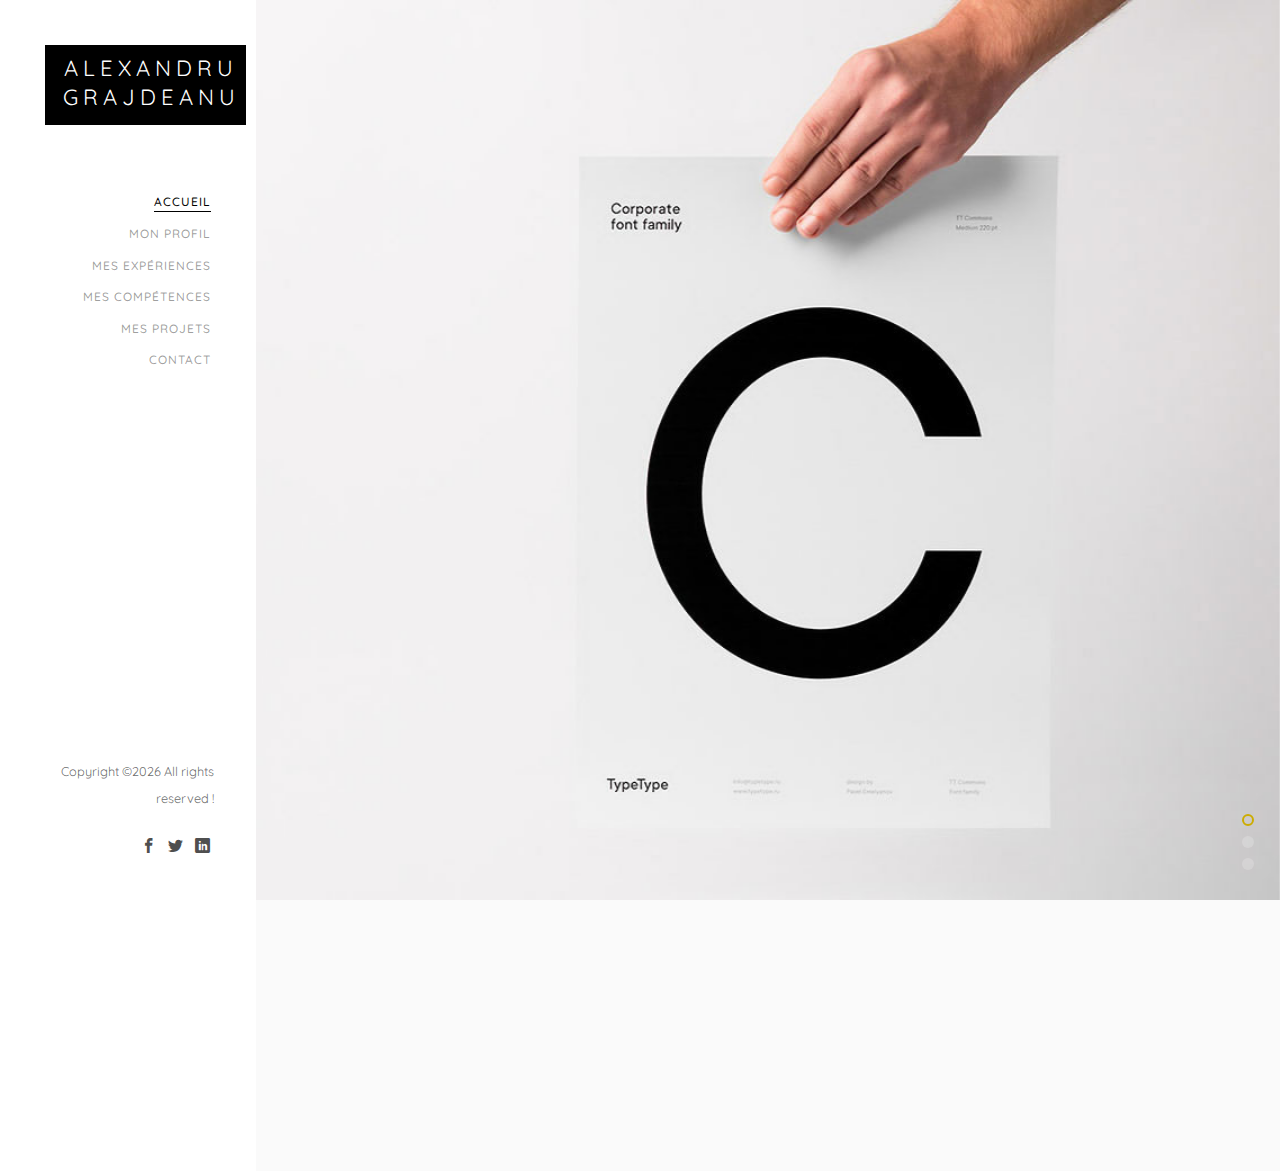
==== index.html @ bb50d405 "My first commit!" ====
<!DOCTYPE HTML>
<html>
	<head>
	<meta charset="utf-8">
	<meta http-equiv="X-UA-Compatible" content="IE=edge">
	<title>Portfolio Cesi Grajdeanu Alexandru</title>
	<meta name="viewport" content="width=device-width, initial-scale=1">
	<meta name="description" content="" />
	<meta name="keywords" content="" />
	<meta name="author" content="" />

  <!-- Facebook and Twitter integration -->
	<meta property="og:title" content=""/>
	<meta property="og:image" content=""/>
	<meta property="og:url" content=""/>
	<meta property="og:site_name" content=""/>
	<meta property="og:description" content=""/>
	<meta name="twitter:title" content="" />
	<meta name="twitter:image" content="" />
	<meta name="twitter:url" content="" />
	<meta name="twitter:card" content="" />

	<!-- Place favicon.ico and apple-touch-icon.png in the root directory -->
	<link rel="shortcut icon" href="favicon.ico">

	<link href="https://fonts.googleapis.com/css?family=Quicksand:300,400,500,700" rel="stylesheet">
	
	<!-- Animate.css -->
	<link rel="stylesheet" href="css/animate.css">
	<!-- Icomoon Icon Fonts-->
	<link rel="stylesheet" href="css/icomoon.css">
	<!-- Bootstrap  -->
	<link rel="stylesheet" href="css/bootstrap.css">
	<!-- Flexslider  -->
	<link rel="stylesheet" href="css/flexslider.css">
	<!-- Theme style  -->
	<link rel="stylesheet" href="css/style.css">

	<!-- Modernizr JS -->
	<script src="js/modernizr-2.6.2.min.js"></script>
	<!-- FOR IE9 below -->
	<!--[if lt IE 9]>
	<script src="js/respond.min.js"></script>
	<![endif]-->

	</head>
	<body>
	<div id="colorlib-page">
		<a href="#" class="js-colorlib-nav-toggle colorlib-nav-toggle"><i></i></a>
		<aside id="colorlib-aside" role="complementary" class="border js-fullheight">
			<h1 id="colorlib-logo"><a href="index.html"><span>Alexandru</span><span>Grajdeanu</span></a></h1>
			<nav id="colorlib-main-menu" role="navigation">
				<ul>
					<li class="colorlib-active"><a href="index.html">Accueil</a></li>
					<li><a href="about.html">Mon Profil</a></li>
					<li><a href="experiences.html">Mes expériences</a></li>
					<li><a href="competences.html">Mes compétences</a></li>
					<li><a href="projets.html">Mes Projets</a></li>
					<li><a href="contact.html">Contact</a></li>
				</ul>
			</nav>

			<div class="colorlib-footer">
				<p><small>Copyright &copy;<script>document.write(new Date().getFullYear());</script> All rights reserved !</span></small></p>
				<ul>
					<li><a href="https://www.facebook.com/alex.grd01"><i class="icon-facebook2"></i></a></li>
					<li><a href="https://twitter.com/alexgrd55"><i class="icon-twitter2"></i></a></li>
					<li><a href="https://www.linkedin.com/in/alexgrd/"><i class="icon-linkedin2"></i></a></li>
				</ul>
			</div>

		</aside>

		<div id="colorlib-main">
			<aside id="colorlib-hero" class="js-fullheight">
				<div class="flexslider js-fullheight">
					<ul class="slides">
				   	<li style="background-image: url(images/img_bg_1.jpg);">
				   		<div class="overlay"></div>
				   		<div class="container-fluid">
				   			<div class="row">
					   			<div class="col-md-8 col-md-offset-2 col-md-pull-2 js-fullheight slider-text">
					   				<div class="slider-text-inner">
					   					<div class="desc">
						   					<h1>MON PROFIL</h1>
						   					<h2>Gestionnaire en maintenance et support informatique</h2>
												<p><a href="about.html" class="btn btn-primary btn-learn">Decouvrir <i class="icon-arrow-right3"></i></a></p>
											</div>
					   				</div>
					   			</div>
					   		</div>
				   		</div>
				   	</li>
				   	<li style="background-image: url(images/arbre-bilan.png);">
				   		<div class="overlay"></div>
				   		<div class="container-fluid">
				   			<div class="row">
					   			<div class="col-md-8 col-md-offset-2 col-md-pull-2 js-fullheight slider-text">
					   				<div class="slider-text-inner">
					   					<div class="desc">
						   					<h1>MES COMPÉTENCES</h1>
												<h2>Mes domaines de prédilection</h2>
												<p><a href="competences.html" class="btn btn-primary btn-learn">Decouvrir <i class="icon-arrow-right3"></i></a></p>
											</div>
					   				</div>
					   			</div>
					   		</div>
				   		</div>
				   	</li>
				   	<li style="background-image: url(images/img_bg_3.jpg);">
				   		<div class="overlay"></div>
				   		<div class="container-fluid">
				   			<div class="row">
					   			<div class="col-md-8 col-md-offset-2 col-md-pull-2 js-fullheight slider-text">
					   				<div class="slider-text-inner">
					   					<div class="desc">
						   					<h1>MES PROJETS</h1>
												<h2>Différents projets et réalisations au cours de ma formation</h2>
												<p><a href="projets.html" class="btn btn-primary btn-learn">Decouvrir <i class="icon-arrow-right3"></i></a></p>
											</div>
					   				</div>
					   			</div>
					   		</div>
				   		</div>
				   	</li>
				  	</ul>
			  	</div>
			</aside>

			<div id="get-in-touch" class="colorlib-bg-color">
				<div class="colorlib-narrow-content">
					<div class="row">
						<div class="col-md-6 animate-box" data-animate-effect="fadeInLeft">
							<h2>Get in Touch!</h2>
						</div>
					</div>
					<div class="row">
						<div class="col-md-6 col-md-offset-3 col-md-pull-3 animate-box" data-animate-effect="fadeInLeft">
							<p class="colorlib-lead">N'hesitez pas à me contacter pour plus d'informations</p>
							<p><a href="contact.html" class="btn btn-primary btn-learn">Contacte-moi!</a></p>
						</div>
						
					</div>
				</div>
			</div>
		</div>
	</div>

	<!-- jQuery -->
	<script src="js/jquery.min.js"></script>
	<!-- jQuery Easing -->
	<script src="js/jquery.easing.1.3.js"></script>
	<!-- Bootstrap -->
	<script src="js/bootstrap.min.js"></script>
	<!-- Waypoints -->
	<script src="js/jquery.waypoints.min.js"></script>
	<!-- Flexslider -->
	<script src="js/jquery.flexslider-min.js"></script>
	<!-- Sticky Kit -->
	<script src="js/sticky-kit.min.js"></script>
	
	
	<!-- MAIN JS -->
	<script src="js/main.js"></script>

	</body>
</html>
---- css/icomoon.css ----
@font-face {
  font-family: 'icomoon';
  src:  url('fonts/icomoon.eot?6py85u');
  src:  url('fonts/icomoon.eot?6py85u#iefix') format('embedded-opentype'),
    url('fonts/icomoon.ttf?6py85u') format('truetype'),
    url('fonts/icomoon.woff?6py85u') format('woff'),
    url('fonts/icomoon.svg?6py85u#icomoon') format('svg');
  font-weight: normal;
  font-style: normal;
}

[class^="icon-"], [class*=" icon-"] {
  /* use !important to prevent issues with browser extensions that change fonts */
  font-family: 'icomoon' !important;
  speak: none;
  font-style: normal;
  font-weight: normal;
  font-variant: normal;
  text-transform: none;
  line-height: 1;

  /* Better Font Rendering =========== */
  -webkit-font-smoothing: antialiased;
  -moz-osx-font-smoothing: grayscale;
}

.icon-times:before {
  content: "\e930";
}
.icon-tick:before {
  content: "\e931";
}
.icon-plus:before {
  content: "\e932";
}
.icon-minus:before {
  content: "\e933";
}
.icon-equals:before {
  content: "\e934";
}
.icon-divide:before {
  content: "\e935";
}
.icon-chevron-right:before {
  content: "\e936";
}
.icon-chevron-left:before {
  content: "\e937";
}
.icon-arrow-right-thick:before {
  content: "\e938";
}
.icon-arrow-left-thick:before {
  content: "\e939";
}
.icon-th-small:before {
  content: "\e93a";
}
.icon-th-menu:before {
  content: "\e93b";
}
.icon-th-list:before {
  content: "\e93c";
}
.icon-th-large:before {
  content: "\e93d";
}
.icon-home:before {
  content: "\e93e";
}
.icon-arrow-forward:before {
  content: "\e93f";
}
.icon-arrow-back:before {
  content: "\e940";
}
.icon-rss:before {
  content: "\e941";
}
.icon-location:before {
  content: "\e942";
}
.icon-link:before {
  content: "\e943";
}
.icon-image:before {
  content: "\e944";
}
.icon-arrow-up-thick:before {
  content: "\e945";
}
.icon-arrow-down-thick:before {
  content: "\e946";
}
.icon-starburst:before {
  content: "\e947";
}
.icon-starburst-outline:before {
  content: "\e948";
}
.icon-star3:before {
  content: "\e949";
}
.icon-flow-children:before {
  content: "\e94a";
}
.icon-export:before {
  content: "\e94b";
}
.icon-delete2:before {
  content: "\e94c";
}
.icon-delete-outline:before {
  content: "\e94d";
}
.icon-cloud-storage:before {
  content: "\e94e";
}
.icon-wi-fi:before {
  content: "\e94f";
}
.icon-heart:before {
  content: "\e950";
}
.icon-flash:before {
  content: "\e951";
}
.icon-cancel:before {
  content: "\e952";
}
.icon-backspace:before {
  content: "\e953";
}
.icon-attachment:before {
  content: "\e954";
}
.icon-arrow-move:before {
  content: "\e955";
}
.icon-warning:before {
  content: "\e956";
}
.icon-user:before {
  content: "\e957";
}
.icon-radar:before {
  content: "\e958";
}
.icon-lock-open:before {
  content: "\e959";
}
.icon-lock-closed:before {
  content: "\e95a";
}
.icon-location-arrow:before {
  content: "\e95b";
}
.icon-info:before {
  content: "\e95c";
}
.icon-user-delete:before {
  content: "\e95d";
}
.icon-user-add:before {
  content: "\e95e";
}
.icon-media-pause:before {
  content: "\e95f";
}
.icon-group:before {
  content: "\e960";
}
.icon-chart-pie:before {
  content: "\e961";
}
.icon-chart-line:before {
  content: "\e962";
}
.icon-chart-bar:before {
  content: "\e963";
}
.icon-chart-area:before {
  content: "\e964";
}
.icon-video:before {
  content: "\e965";
}
.icon-point-of-interest:before {
  content: "\e966";
}
.icon-infinity:before {
  content: "\e967";
}
.icon-globe:before {
  content: "\e968";
}
.icon-eye:before {
  content: "\e969";
}
.icon-cog:before {
  content: "\e96a";
}
.icon-camera:before {
  content: "\e96b";
}
.icon-upload:before {
  content: "\e96c";
}
.icon-scissors:before {
  content: "\e96d";
}
.icon-refresh:before {
  content: "\e96e";
}
.icon-pin:before {
  content: "\e96f";
}
.icon-key:before {
  content: "\e970";
}
.icon-info-large:before {
  content: "\e971";
}
.icon-eject:before {
  content: "\e972";
}
.icon-download:before {
  content: "\e973";
}
.icon-zoom:before {
  content: "\e974";
}
.icon-zoom-out:before {
  content: "\e975";
}
.icon-zoom-in:before {
  content: "\e976";
}
.icon-sort-numerically:before {
  content: "\e977";
}
.icon-sort-alphabetically:before {
  content: "\e978";
}
.icon-input-checked:before {
  content: "\e979";
}
.icon-calender:before {
  content: "\e97a";
}
.icon-world2:before {
  content: "\e97b";
}
.icon-notes:before {
  content: "\e97c";
}
.icon-code:before {
  content: "\e97d";
}
.icon-arrow-sync:before {
  content: "\e97e";
}
.icon-arrow-shuffle:before {
  content: "\e97f";
}
.icon-arrow-repeat:before {
  content: "\e980";
}
.icon-arrow-minimise:before {
  content: "\e981";
}
.icon-arrow-maximise:before {
  content: "\e982";
}
.icon-arrow-loop:before {
  content: "\e983";
}
.icon-anchor:before {
  content: "\e984";
}
.icon-spanner:before {
  content: "\e985";
}
.icon-puzzle:before {
  content: "\e986";
}
.icon-power:before {
  content: "\e987";
}
.icon-plane:before {
  content: "\e988";
}
.icon-pi:before {
  content: "\e989";
}
.icon-phone:before {
  content: "\e98a";
}
.icon-microphone2:before {
  content: "\e98b";
}
.icon-media-rewind:before {
  content: "\e98c";
}
.icon-flag:before {
  content: "\e98d";
}
.icon-adjust-brightness:before {
  content: "\e98e";
}
.icon-waves:before {
  content: "\e98f";
}
.icon-social-twitter:before {
  content: "\e990";
}
.icon-social-facebook:before {
  content: "\e991";
}
.icon-social-dribbble:before {
  content: "\e992";
}
.icon-media-stop:before {
  content: "\e993";
}
.icon-media-record:before {
  content: "\e994";
}
.icon-media-play:before {
  content: "\e995";
}
.icon-media-fast-forward:before {
  content: "\e996";
}
.icon-media-eject:before {
  content: "\e997";
}
.icon-social-vimeo:before {
  content: "\e998";
}
.icon-social-tumbler:before {
  content: "\e999";
}
.icon-social-skype:before {
  content: "\e99a";
}
.icon-social-pinterest:before {
  content: "\e99b";
}
.icon-social-linkedin:before {
  content: "\e99c";
}
.icon-social-last-fm:before {
  content: "\e99d";
}
.icon-social-github:before {
  content: "\e99e";
}
.icon-social-flickr:before {
  content: "\e99f";
}
.icon-at:before {
  content: "\e9a0";
}
.icon-times-outline:before {
  content: "\e9a1";
}
.icon-plus-outline:before {
  content: "\e9a2";
}
.icon-minus-outline:before {
  content: "\e9a3";
}
.icon-tick-outline:before {
  content: "\e9a4";
}
.icon-th-large-outline:before {
  content: "\e9a5";
}
.icon-equals-outline:before {
  content: "\e9a6";
}
.icon-divide-outline:before {
  content: "\e9a7";
}
.icon-chevron-right-outline:before {
  content: "\e9a8";
}
.icon-chevron-left-outline:before {
  content: "\e9a9";
}
.icon-arrow-right-outline:before {
  content: "\e9aa";
}
.icon-arrow-left-outline:before {
  content: "\e9ab";
}
.icon-th-small-outline:before {
  content: "\e9ac";
}
.icon-th-menu-outline:before {
  content: "\e9ad";
}
.icon-th-list-outline:before {
  content: "\e9ae";
}
.icon-news2:before {
  content: "\e9b1";
}
.icon-home-outline:before {
  content: "\e9b2";
}
.icon-arrow-up-outline:before {
  content: "\e9b3";
}
.icon-arrow-forward-outline:before {
  content: "\e9b4";
}
.icon-arrow-down-outline:before {
  content: "\e9b5";
}
.icon-arrow-back-outline:before {
  content: "\e9b6";
}
.icon-trash3:before {
  content: "\e9b7";
}
.icon-rss-outline:before {
  content: "\e9b8";
}
.icon-message:before {
  content: "\e9b9";
}
.icon-location-outline:before {
  content: "\e9ba";
}
.icon-link-outline:before {
  content: "\e9bb";
}
.icon-image-outline:before {
  content: "\e9bc";
}
.icon-export-outline:before {
  content: "\e9bd";
}
.icon-cross:before {
  content: "\e9be";
}
.icon-wi-fi-outline:before {
  content: "\e9bf";
}
.icon-star-outline:before {
  content: "\e9c0";
}
.icon-media-pause-outline:before {
  content: "\e9c1";
}
.icon-mail:before {
  content: "\e9c2";
}
.icon-heart-outline:before {
  content: "\e9c3";
}
.icon-flash-outline:before {
  content: "\e9c4";
}
.icon-cancel-outline:before {
  content: "\e9c5";
}
.icon-beaker:before {
  content: "\e9c6";
}
.icon-arrow-move-outline:before {
  content: "\e9c7";
}
.icon-watch2:before {
  content: "\e9c8";
}
.icon-warning-outline:before {
  content: "\e9c9";
}
.icon-time:before {
  content: "\e9ca";
}
.icon-radar-outline:before {
  content: "\e9cb";
}
.icon-lock-open-outline:before {
  content: "\e9cc";
}
.icon-location-arrow-outline:before {
  content: "\e9cd";
}
.icon-info-outline:before {
  content: "\e9ce";
}
.icon-backspace-outline:before {
  content: "\e9cf";
}
.icon-attachment-outline:before {
  content: "\e9d0";
}
.icon-user-outline:before {
  content: "\e9d1";
}
.icon-user-delete-outline:before {
  content: "\e9d2";
}
.icon-user-add-outline:before {
  content: "\e9d3";
}
.icon-lock-closed-outline:before {
  content: "\e9d4";
}
.icon-group-outline:before {
  content: "\e9d5";
}
.icon-chart-pie-outline:before {
  content: "\e9d6";
}
.icon-chart-line-outline:before {
  content: "\e9d7";
}
.icon-chart-bar-outline:before {
  content: "\e9d8";
}
.icon-chart-area-outline:before {
  content: "\e9d9";
}
.icon-video-outline:before {
  content: "\e9da";
}
.icon-point-of-interest-outline:before {
  content: "\e9db";
}
.icon-map:before {
  content: "\e9dc";
}
.icon-key-outline:before {
  content: "\e9dd";
}
.icon-infinity-outline:before {
  content: "\e9de";
}
.icon-globe-outline:before {
  content: "\e9df";
}
.icon-eye-outline:before {
  content: "\e9e0";
}
.icon-cog-outline:before {
  content: "\e9e1";
}
.icon-camera-outline:before {
  content: "\e9e2";
}
.icon-upload-outline:before {
  content: "\e9e3";
}
.icon-support:before {
  content: "\e9e4";
}
.icon-scissors-outline:before {
  content: "\e9e5";
}
.icon-refresh-outline:before {
  content: "\e9e6";
}
.icon-info-large-outline:before {
  content: "\e9e7";
}
.icon-eject-outline:before {
  content: "\e9e8";
}
.icon-download-outline:before {
  content: "\e9e9";
}
.icon-battery-mid:before {
  content: "\e9ea";
}
.icon-battery-low:before {
  content: "\e9eb";
}
.icon-battery-high:before {
  content: "\e9ec";
}
.icon-zoom-outline:before {
  content: "\e9ed";
}
.icon-zoom-out-outline:before {
  content: "\e9ee";
}
.icon-zoom-in-outline:before {
  content: "\e9ef";
}
.icon-tag3:before {
  content: "\e9f0";
}
.icon-tabs-outline:before {
  content: "\e9f1";
}
.icon-pin-outline:before {
  content: "\e9f2";
}
.icon-message-typing:before {
  content: "\e9f3";
}
.icon-directions:before {
  content: "\e9f4";
}
.icon-battery-full:before {
  content: "\e9f5";
}
.icon-battery-charge:before {
  content: "\e9f6";
}
.icon-pipette:before {
  content: "\e9f7";
}
.icon-pencil:before {
  content: "\e9f8";
}
.icon-folder:before {
  content: "\e9f9";
}
.icon-folder-delete:before {
  content: "\e9fa";
}
.icon-folder-add:before {
  content: "\e9fb";
}
.icon-edit:before {
  content: "\e9fc";
}
.icon-document:before {
  content: "\e9fd";
}
.icon-document-delete:before {
  content: "\e9fe";
}
.icon-document-add:before {
  content: "\e9ff";
}
.icon-brush:before {
  content: "\ea00";
}
.icon-thumbs-up:before {
  content: "\ea01";
}
.icon-thumbs-down:before {
  content: "\ea02";
}
.icon-pen:before {
  content: "\ea03";
}
.icon-sort-numerically-outline:before {
  content: "\ea04";
}
.icon-sort-alphabetically-outline:before {
  content: "\ea05";
}
.icon-social-last-fm-circular:before {
  content: "\ea06";
}
.icon-social-github-circular:before {
  content: "\ea07";
}
.icon-compass:before {
  content: "\ea08";
}
.icon-bookmark:before {
  content: "\ea09";
}
.icon-input-checked-outline:before {
  content: "\ea0a";
}
.icon-code-outline:before {
  content: "\ea0b";
}
.icon-calender-outline:before {
  content: "\ea0c";
}
.icon-business-card:before {
  content: "\ea0d";
}
.icon-arrow-up:before {
  content: "\ea0e";
}
.icon-arrow-sync-outline:before {
  content: "\ea0f";
}
.icon-arrow-right:before {
  content: "\ea10";
}
.icon-arrow-repeat-outline:before {
  content: "\ea11";
}
.icon-arrow-loop-outline:before {
  content: "\ea12";
}
.icon-arrow-left:before {
  content: "\ea13";
}
.icon-flow-switch:before {
  content: "\ea14";
}
.icon-flow-parallel:before {
  content: "\ea15";
}
.icon-flow-merge:before {
  content: "\ea16";
}
.icon-document-text:before {
  content: "\ea17";
}
.icon-clipboard:before {
  content: "\ea18";
}
.icon-calculator:before {
  content: "\ea19";
}
.icon-arrow-minimise-outline:before {
  content: "\ea1a";
}
.icon-arrow-maximise-outline:before {
  content: "\ea1b";
}
.icon-arrow-down:before {
  content: "\ea1c";
}
.icon-gift:before {
  content: "\ea1d";
}
.icon-film:before {
  content: "\ea1e";
}
.icon-database:before {
  content: "\ea1f";
}
.icon-bell:before {
  content: "\ea20";
}
.icon-anchor-outline:before {
  content: "\ea21";
}
.icon-adjust-contrast:before {
  content: "\ea22";
}
.icon-world-outline:before {
  content: "\ea23";
}
.icon-shopping-bag:before {
  content: "\ea24";
}
.icon-power-outline:before {
  content: "\ea25";
}
.icon-notes-outline:before {
  content: "\ea26";
}
.icon-device-tablet:before {
  content: "\ea27";
}
.icon-device-phone:before {
  content: "\ea28";
}
.icon-device-laptop:before {
  content: "\ea29";
}
.icon-device-desktop:before {
  content: "\ea2a";
}
.icon-briefcase:before {
  content: "\ea2b";
}
.icon-stopwatch:before {
  content: "\ea2c";
}
.icon-spanner-outline:before {
  content: "\ea2d";
}
.icon-puzzle-outline:before {
  content: "\ea2e";
}
.icon-printer:before {
  content: "\ea2f";
}
.icon-pi-outline:before {
  content: "\ea30";
}
.icon-lightbulb:before {
  content: "\ea31";
}
.icon-flag-outline:before {
  content: "\ea32";
}
.icon-contacts:before {
  content: "\ea33";
}
.icon-archive2:before {
  content: "\ea34";
}
.icon-weather-stormy:before {
  content: "\ea35";
}
.icon-weather-shower:before {
  content: "\ea36";
}
.icon-weather-partly-sunny:before {
  content: "\ea37";
}
.icon-weather-downpour:before {
  content: "\ea38";
}
.icon-weather-cloudy:before {
  content: "\ea39";
}
.icon-plane-outline:before {
  content: "\ea3a";
}
.icon-phone-outline:before {
  content: "\ea3b";
}
.icon-microphone-outline:before {
  content: "\ea3c";
}
.icon-weather-windy:before {
  content: "\ea3d";
}
.icon-weather-windy-cloudy:before {
  content: "\ea3e";
}
.icon-weather-sunny:before {
  content: "\ea3f";
}
.icon-weather-snow:before {
  content: "\ea40";
}
.icon-weather-night:before {
  content: "\ea41";
}
.icon-media-stop-outline:before {
  content: "\ea42";
}
.icon-media-rewind-outline:before {
  content: "\ea43";
}
.icon-media-record-outline:before {
  content: "\ea44";
}
.icon-media-play-outline:before {
  content: "\ea45";
}
.icon-media-fast-forward-outline:before {
  content: "\ea46";
}
.icon-media-eject-outline:before {
  content: "\ea47";
}
.icon-wine:before {
  content: "\ea48";
}
.icon-waves-outline:before {
  content: "\ea49";
}
.icon-ticket:before {
  content: "\ea4a";
}
.icon-tags:before {
  content: "\ea4b";
}
.icon-plug:before {
  content: "\ea4c";
}
.icon-headphones:before {
  content: "\ea4d";
}
.icon-credit-card:before {
  content: "\ea4e";
}
.icon-coffee:before {
  content: "\ea4f";
}
.icon-book:before {
  content: "\ea50";
}
.icon-beer:before {
  content: "\ea51";
}
.icon-volume2:before {
  content: "\ea52";
}
.icon-volume-up:before {
  content: "\ea53";
}
.icon-volume-mute:before {
  content: "\ea54";
}
.icon-volume-down:before {
  content: "\ea55";
}
.icon-social-vimeo-circular:before {
  content: "\ea56";
}
.icon-social-twitter-circular:before {
  content: "\ea57";
}
.icon-social-pinterest-circular:before {
  content: "\ea58";
}
.icon-social-linkedin-circular:before {
  content: "\ea59";
}
.icon-social-facebook-circular:before {
  content: "\ea5a";
}
.icon-social-dribbble-circular:before {
  content: "\ea5b";
}
.icon-tree:before {
  content: "\ea5c";
}
.icon-thermometer2:before {
  content: "\ea5d";
}
.icon-social-tumbler-circular:before {
  content: "\ea5e";
}
.icon-social-skype-outline:before {
  content: "\ea5f";
}
.icon-social-flickr-circular:before {
  content: "\ea60";
}
.icon-social-at-circular:before {
  content: "\ea61";
}
.icon-shopping-cart:before {
  content: "\ea62";
}
.icon-messages:before {
  content: "\ea63";
}
.icon-leaf:before {
  content: "\ea64";
}
.icon-feather:before {
  content: "\ea65";
}
.icon-eye2:before {
  content: "\e064";
}
.icon-paper-clip:before {
  content: "\e065";
}
.icon-mail5:before {
  content: "\e066";
}
.icon-toggle:before {
  content: "\e067";
}
.icon-layout:before {
  content: "\e068";
}
.icon-link2:before {
  content: "\e069";
}
.icon-bell2:before {
  content: "\e06a";
}
.icon-lock3:before {
  content: "\e06b";
}
.icon-unlock:before {
  content: "\e06c";
}
.icon-ribbon2:before {
  content: "\e06d";
}
.icon-image2:before {
  content: "\e06e";
}
.icon-signal:before {
  content: "\e06f";
}
.icon-target3:before {
  content: "\e070";
}
.icon-clipboard3:before {
  content: "\e071";
}
.icon-clock3:before {
  content: "\e072";
}
.icon-watch:before {
  content: "\e073";
}
.icon-air-play:before {
  content: "\e074";
}
.icon-camera3:before {
  content: "\e075";
}
.icon-video2:before {
  content: "\e076";
}
.icon-disc:before {
  content: "\e077";
}
.icon-printer3:before {
  content: "\e078";
}
.icon-monitor:before {
  content: "\e079";
}
.icon-server:before {
  content: "\e07a";
}
.icon-cog2:before {
  content: "\e07b";
}
.icon-heart3:before {
  content: "\e07c";
}
.icon-paragraph:before {
  content: "\e07d";
}
.icon-align-justify:before {
  content: "\e07e";
}
.icon-align-left:before {
  content: "\e07f";
}
.icon-align-center:before {
  content: "\e080";
}
.icon-align-right:before {
  content: "\e081";
}
.icon-book2:before {
  content: "\e082";
}
.icon-layers2:before {
  content: "\e083";
}
.icon-stack2:before {
  content: "\e084";
}
.icon-stack-2:before {
  content: "\e085";
}
.icon-paper:before {
  content: "\e086";
}
.icon-paper-stack:before {
  content: "\e087";
}
.icon-search3:before {
  content: "\e088";
}
.icon-zoom-in2:before {
  content: "\e089";
}
.icon-zoom-out2:before {
  content: "\e08a";
}
.icon-reply2:before {
  content: "\e08b";
}
.icon-circle-plus:before {
  content: "\e08c";
}
.icon-circle-minus:before {
  content: "\e08d";
}
.icon-circle-check:before {
  content: "\e08e";
}
.icon-circle-cross:before {
  content: "\e08f";
}
.icon-square-plus:before {
  content: "\e090";
}
.icon-square-minus:before {
  content: "\e091";
}
.icon-square-check:before {
  content: "\e092";
}
.icon-square-cross:before {
  content: "\e093";
}
.icon-microphone:before {
  content: "\e094";
}
.icon-record:before {
  content: "\e095";
}
.icon-skip-back:before {
  content: "\e096";
}
.icon-rewind:before {
  content: "\e097";
}
.icon-play4:before {
  content: "\e098";
}
.icon-pause3:before {
  content: "\e099";
}
.icon-stop3:before {
  content: "\e09a";
}
.icon-fast-forward:before {
  content: "\e09b";
}
.icon-skip-forward:before {
  content: "\e09c";
}
.icon-shuffle2:before {
  content: "\e09d";
}
.icon-repeat:before {
  content: "\e09e";
}
.icon-folder2:before {
  content: "\e09f";
}
.icon-umbrella:before {
  content: "\e0a0";
}
.icon-moon:before {
  content: "\e0a1";
}
.icon-thermometer:before {
  content: "\e0a2";
}
.icon-drop:before {
  content: "\e0a3";
}
.icon-sun2:before {
  content: "\e0a4";
}
.icon-cloud3:before {
  content: "\e0a5";
}
.icon-cloud-upload2:before {
  content: "\e0a6";
}
.icon-cloud-download2:before {
  content: "\e0a7";
}
.icon-upload4:before {
  content: "\e0a8";
}
.icon-download4:before {
  content: "\e0a9";
}
.icon-location3:before {
  content: "\e0aa";
}
.icon-location-2:before {
  content: "\e0ab";
}
.icon-map3:before {
  content: "\e0ac";
}
.icon-battery:before {
  content: "\e0ad";
}
.icon-head:before {
  content: "\e0ae";
}
.icon-briefcase3:before {
  content: "\e0af";
}
.icon-speech-bubble:before {
  content: "\e0b0";
}
.icon-anchor2:before {
  content: "\e0b1";
}
.icon-globe2:before {
  content: "\e0b2";
}
.icon-box:before {
  content: "\e0b3";
}
.icon-reload:before {
  content: "\e0b4";
}
.icon-share3:before {
  content: "\e0b5";
}
.icon-marquee:before {
  content: "\e0b6";
}
.icon-marquee-plus:before {
  content: "\e0b7";
}
.icon-marquee-minus:before {
  content: "\e0b8";
}
.icon-tag:before {
  content: "\e0b9";
}
.icon-power2:before {
  content: "\e0ba";
}
.icon-command2:before {
  content: "\e0bb";
}
.icon-alt:before {
  content: "\e0bc";
}
.icon-esc:before {
  content: "\e0bd";
}
.icon-bar-graph:before {
  content: "\e0be";
}
.icon-bar-graph-2:before {
  content: "\e0bf";
}
.icon-pie-graph:before {
  content: "\e0c0";
}
.icon-star:before {
  content: "\e0c1";
}
.icon-arrow-left3:before {
  content: "\e0c2";
}
.icon-arrow-right3:before {
  content: "\e0c3";
}
.icon-arrow-up3:before {
  content: "\e0c4";
}
.icon-arrow-down3:before {
  content: "\e0c5";
}
.icon-volume:before {
  content: "\e0c6";
}
.icon-mute:before {
  content: "\e0c7";
}
.icon-content-right:before {
  content: "\e100";
}
.icon-content-left:before {
  content: "\e101";
}
.icon-grid2:before {
  content: "\e102";
}
.icon-grid-2:before {
  content: "\e103";
}
.icon-columns:before {
  content: "\e104";
}
.icon-loader:before {
  content: "\e105";
}
.icon-bag:before {
  content: "\e106";
}
.icon-ban:before {
  content: "\e107";
}
.icon-flag3:before {
  content: "\e108";
}
.icon-trash:before {
  content: "\e109";
}
.icon-expand2:before {
  content: "\e110";
}
.icon-contract:before {
  content: "\e111";
}
.icon-maximize:before {
  content: "\e112";
}
.icon-minimize:before {
  content: "\e113";
}
.icon-plus2:before {
  content: "\e114";
}
.icon-minus2:before {
  content: "\e115";
}
.icon-check:before {
  content: "\e116";
}
.icon-cross2:before {
  content: "\e117";
}
.icon-move:before {
  content: "\e118";
}
.icon-delete:before {
  content: "\e119";
}
.icon-menu5:before {
  content: "\e120";
}
.icon-archive:before {
  content: "\e121";
}
.icon-inbox:before {
  content: "\e122";
}
.icon-outbox:before {
  content: "\e123";
}
.icon-file:before {
  content: "\e124";
}
.icon-file-add:before {
  content: "\e125";
}
.icon-file-subtract:before {
  content: "\e126";
}
.icon-help:before {
  content: "\e127";
}
.icon-open:before {
  content: "\e128";
}
.icon-ellipsis:before {
  content: "\e129";
}
.icon-heart4:before {
  content: "\e900";
}
.icon-cloud4:before {
  content: "\e901";
}
.icon-star2:before {
  content: "\e902";
}
.icon-tv2:before {
  content: "\e903";
}
.icon-sound:before {
  content: "\e904";
}
.icon-video3:before {
  content: "\e905";
}
.icon-trash2:before {
  content: "\e906";
}
.icon-user2:before {
  content: "\e907";
}
.icon-key3:before {
  content: "\e908";
}
.icon-search4:before {
  content: "\e909";
}
.icon-settings:before {
  content: "\e90a";
}
.icon-camera4:before {
  content: "\e90b";
}
.icon-tag2:before {
  content: "\e90c";
}
.icon-lock4:before {
  content: "\e90d";
}
.icon-bulb:before {
  content: "\e90e";
}
.icon-pen2:before {
  content: "\e90f";
}
.icon-diamond:before {
  content: "\e910";
}
.icon-display2:before {
  content: "\e911";
}
.icon-location4:before {
  content: "\e912";
}
.icon-eye3:before {
  content: "\e913";
}
.icon-bubble3:before {
  content: "\e914";
}
.icon-stack3:before {
  content: "\e915";
}
.icon-cup:before {
  content: "\e916";
}
.icon-phone3:before {
  content: "\e917";
}
.icon-news:before {
  content: "\e918";
}
.icon-mail6:before {
  content: "\e919";
}
.icon-like:before {
  content: "\e91a";
}
.icon-photo:before {
  content: "\e91b";
}
.icon-note:before {
  content: "\e91c";
}
.icon-clock4:before {
  content: "\e91d";
}
.icon-paperplane:before {
  content: "\e91e";
}
.icon-params:before {
  content: "\e91f";
}
.icon-banknote:before {
  content: "\e920";
}
.icon-data:before {
  content: "\e921";
}
.icon-music2:before {
  content: "\e922";
}
.icon-megaphone2:before {
  content: "\e923";
}
.icon-study:before {
  content: "\e924";
}
.icon-lab2:before {
  content: "\e925";
}
.icon-food:before {
  content: "\e926";
}
.icon-t-shirt:before {
  content: "\e927";
}
.icon-fire2:before {
  content: "\e928";
}
.icon-clip:before {
  content: "\e929";
}
.icon-shop:before {
  content: "\e92a";
}
.icon-calendar3:before {
  content: "\e92b";
}
.icon-wallet2:before {
  content: "\e92c";
}
.icon-vynil:before {
  content: "\e92d";
}
.icon-truck2:before {
  content: "\e92e";
}
.icon-world:before {
  content: "\e92f";
}
.icon-spinner6:before {
  content: "\e9af";
}
.icon-spinner7:before {
  content: "\e9b0";
}
.icon-amazon:before {
  content: "\eab7";
}
.icon-google:before {
  content: "\eab8";
}
.icon-google2:before {
  content: "\eab9";
}
.icon-google3:before {
  content: "\eaba";
}
.icon-google-plus:before {
  content: "\eabb";
}
.icon-google-plus2:before {
  content: "\eabc";
}
.icon-google-plus3:before {
  content: "\eabd";
}
.icon-hangouts:before {
  content: "\eabe";
}
.icon-google-drive:before {
  content: "\eabf";
}
.icon-facebook2:before {
  content: "\eac0";
}
.icon-facebook22:before {
  content: "\eac1";
}
.icon-instagram:before {
  content: "\eac2";
}
.icon-whatsapp:before {
  content: "\eac3";
}
.icon-spotify:before {
  content: "\eac4";
}
.icon-telegram:before {
  content: "\eac5";
}
.icon-twitter2:before {
  content: "\eac6";
}
.icon-vine:before {
  content: "\eac7";
}
.icon-vk:before {
  content: "\eac8";
}
.icon-renren:before {
  content: "\eac9";
}
.icon-sina-weibo:before {
  content: "\eaca";
}
.icon-rss2:before {
  content: "\eacb";
}
.icon-rss22:before {
  content: "\eacc";
}
.icon-youtube:before {
  content: "\eacd";
}
.icon-youtube2:before {
  content: "\eace";
}
.icon-twitch:before {
  content: "\eacf";
}
.icon-vimeo:before {
  content: "\ead0";
}
.icon-vimeo2:before {
  content: "\ead1";
}
.icon-lanyrd:before {
  content: "\ead2";
}
.icon-flickr:before {
  content: "\ead3";
}
.icon-flickr2:before {
  content: "\ead4";
}
.icon-flickr3:before {
  content: "\ead5";
}
.icon-flickr4:before {
  content: "\ead6";
}
.icon-dribbble2:before {
  content: "\ead7";
}
.icon-behance:before {
  content: "\ead8";
}
.icon-behance2:before {
  content: "\ead9";
}
.icon-deviantart:before {
  content: "\eada";
}
.icon-500px:before {
  content: "\eadb";
}
.icon-steam:before {
  content: "\eadc";
}
.icon-steam2:before {
  content: "\eadd";
}
.icon-dropbox:before {
  content: "\eade";
}
.icon-onedrive:before {
  content: "\eadf";
}
.icon-github:before {
  content: "\eae0";
}
.icon-npm:before {
  content: "\eae1";
}
.icon-basecamp:before {
  content: "\eae2";
}
.icon-trello:before {
  content: "\eae3";
}
.icon-wordpress:before {
  content: "\eae4";
}
.icon-joomla:before {
  content: "\eae5";
}
.icon-ello:before {
  content: "\eae6";
}
.icon-blogger:before {
  content: "\eae7";
}
.icon-blogger2:before {
  content: "\eae8";
}
.icon-tumblr2:before {
  content: "\eae9";
}
.icon-tumblr22:before {
  content: "\eaea";
}
.icon-yahoo:before {
  content: "\eaeb";
}
.icon-yahoo2:before {
  content: "\eaec";
}
.icon-tux:before {
  content: "\eaed";
}
.icon-appleinc:before {
  content: "\eaee";
}
.icon-finder:before {
  content: "\eaef";
}
.icon-android:before {
  content: "\eaf0";
}
.icon-windows:before {
  content: "\eaf1";
}
.icon-windows8:before {
  content: "\eaf2";
}
.icon-soundcloud:before {
  content: "\eaf3";
}
.icon-soundcloud2:before {
  content: "\eaf4";
}
.icon-skype:before {
  content: "\eaf5";
}
.icon-reddit:before {
  content: "\eaf6";
}
.icon-hackernews:before {
  content: "\eaf7";
}
.icon-wikipedia:before {
  content: "\eaf8";
}
.icon-linkedin2:before {
  content: "\eaf9";
}
.icon-linkedin22:before {
  content: "\eafa";
}
.icon-lastfm:before {
  content: "\eafb";
}
.icon-lastfm2:before {
  content: "\eafc";
}
.icon-delicious:before {
  content: "\eafd";
}
.icon-stumbleupon:before {
  content: "\eafe";
}
.icon-stumbleupon2:before {
  content: "\eaff";
}
.icon-stackoverflow:before {
  content: "\eb00";
}
.icon-pinterest:before {
  content: "\eb01";
}
.icon-pinterest2:before {
  content: "\eb02";
}
.icon-xing:before {
  content: "\eb03";
}
.icon-xing2:before {
  content: "\eb04";
}
.icon-flattr:before {
  content: "\eb05";
}
.icon-foursquare:before {
  content: "\eb06";
}
.icon-yelp:before {
  content: "\eb07";
}
.icon-paypal:before {
  content: "\eb08";
}
.icon-chrome:before {
  content: "\eb09";
}
.icon-firefox:before {
  content: "\eb0a";
}
.icon-IE:before {
  content: "\eb0b";
}
.icon-edge:before {
  content: "\eb0c";
}
.icon-safari:before {
  content: "\eb0d";
}
.icon-opera:before {
  content: "\eb0e";
}
.icon-file-pdf:before {
  content: "\eb0f";
}
.icon-file-openoffice:before {
  content: "\eb10";
}
.icon-file-word:before {
  content: "\eb11";
}
.icon-file-excel:before {
  content: "\eb12";
}
.icon-libreoffice:before {
  content: "\eb13";
}
.icon-html-five:before {
  content: "\eb14";
}
.icon-html-five2:before {
  content: "\eb15";
}
.icon-css3:before {
  content: "\eb16";
}
.icon-git:before {
  content: "\eb17";
}
.icon-codepen:before {
  content: "\eb18";
}
.icon-svg:before {
  content: "\eb19";
}
.icon-IcoMoon:before {
  content: "\eb1a";
}
---- css/style.css ----
@import url("https://www.google.com/fonts#UsePlace:use/Collection:Open+Sans+Condensed:300");
@font-face {
  font-family: "icomoon";
  src: url("../fonts/icomoon/icomoon.eot?srf3rx");
  src: url("../fonts/icomoon/icomoon.eot?srf3rx#iefix")
      format("embedded-opentype"),
    url("../fonts/icomoon/icomoon.ttf?srf3rx") format("truetype"),
    url("../fonts/icomoon/icomoon.woff?srf3rx") format("woff"),
    url("../fonts/icomoon/icomoon.svg?srf3rx#icomoon") format("svg");
  font-weight: normal;
  font-style: normal;
}

/* =======================================================
*
* 	Template Style 
*	Edit this section
*
* ======================================================= */
body {
  font-family: "Quicksand", Arial, sans-serif;
  font-weight: 400;
  font-size: 15px;
  line-height: 1.8;
  color: rgba(0, 0, 0, 0.7);
}
@media screen and (max-width: 992px) {
  body {
    font-size: 16px;
  }
}

a {
  color: #000000;
  -webkit-transition: 0.3s;
  -o-transition: 0.3s;
  transition: 0.3s;
}
a:hover,
a:active,
a:focus {
  color: #ccac00;
  outline: none;
  text-decoration: none !important;
}

p {
  margin-bottom: 1.5em;
}

h1,
h2,
h3,
h4,
h5,
h6 {
  color: #000;
  font-family: "Quicksand", Arial, sans-serif;
  font-weight: 400;
  margin: 0 0 30px 0;
}

figure {
  margin-bottom: 2.5em;
  float: left;
  width: 100%;
}
figure figcaption {
  font-size: 16px;
  width: 80%;
  margin: 20px auto 0px auto;
  color: #b3b3b3;
  font-style: italic;
  font-family: "Quicksand", Arial, sans-serif;
}
@media screen and (max-width: 480px) {
  figure figcaption {
    width: 100%;
  }
}

::-webkit-selection {
  color: #fff;
  background: #ccac00;
}

::-moz-selection {
  color: #fff;
  background: #ccac00;
}

::selection {
  color: #fff;
  background: #ccac00;
}

#colorlib-page {
  width: 100%;
  overflow: hidden;
  position: relative;
}

#colorlib-aside {
  padding-top: 3em;
  padding-bottom: 40px;
  padding-left: 3em;
  padding-right: 3em;
  width: 20%;
  position: fixed;
  bottom: 0;
  top: 0;
  left: 0;
  overflow-y: scroll;
  z-index: 1001;
  background: #fff;
  -webkit-transition: 0.5s;
  -o-transition: 0.5s;
  transition: 0.5s;
}
@media screen and (max-width: 1200px) {
  #colorlib-aside {
    width: 30%;
  }
}
@media screen and (max-width: 768px) {
  #colorlib-aside {
    width: 270px;
    -moz-transform: translateX(-270px);
    -webkit-transform: translateX(-270px);
    -ms-transform: translateX(-270px);
    -o-transform: translateX(-270px);
    transform: translateX(-270px);
    padding-top: 4em;
  }
}
#colorlib-aside #colorlib-logo {
  text-align: right;
  font-weight: 400;
  font-size: 22px;
  text-transform: uppercase;
  margin-bottom: 3em;
  display: block;
  width: 100%;
}
@media screen and (max-width: 768px) {
  #colorlib-aside #colorlib-logo {
    margin-bottom: 1em;
  }
}
#colorlib-aside #colorlib-logo a {
  display: inline-block;
  text-align: center;
  background: #000;
  padding: 0.5em 0.8em;
  color: #fff;
  letter-spacing: 5px;
  padding-right: 0.3em;
}
#colorlib-aside #colorlib-logo a span {
  display: block;
  margin-bottom: 5px;
  text-align: center;
}
#colorlib-aside #colorlib-main-menu ul {
  text-align: right;
  margin: 0;
  padding: 0;
}
@media screen and (max-width: 768px) {
  #colorlib-aside #colorlib-main-menu ul {
    margin: 0 0 2em 0;
  }
}
#colorlib-aside #colorlib-main-menu ul li {
  margin: 0 0 10px 0;
  padding: 0;
  list-style: none;
  font-size: 12px;
  font-weight: 500;
  text-transform: uppercase;
  letter-spacing: 1px;
}
#colorlib-aside #colorlib-main-menu ul li a {
  color: rgba(0, 0, 0, 0.4);
  text-decoration: none;
  position: relative;
  padding: 10px 0;
  font-family: "Quicksand", Arial, sans-serif;
  -webkit-transition: 0.3s;
  -o-transition: 0.3s;
  transition: 0.3s;
}
#colorlib-aside #colorlib-main-menu ul li a:after {
  content: "";
  position: absolute;
  height: 1px;
  bottom: 7px;
  left: 0;
  right: 0;
  background-color: #000;
  visibility: hidden;
  -webkit-transform: scaleX(0);
  -moz-transform: scaleX(0);
  -ms-transform: scaleX(0);
  -o-transform: scaleX(0);
  transform: scaleX(0);
  -webkit-transition: all 0.3s cubic-bezier(0.175, 0.885, 0.32, 1.275);
  -moz-transition: all 0.3s cubic-bezier(0.175, 0.885, 0.32, 1.275);
  -ms-transition: all 0.3s cubic-bezier(0.175, 0.885, 0.32, 1.275);
  -o-transition: all 0.3s cubic-bezier(0.175, 0.885, 0.32, 1.275);
  transition: all 0.3s cubic-bezier(0.175, 0.885, 0.32, 1.275);
}
#colorlib-aside #colorlib-main-menu ul li a:hover {
  text-decoration: none;
  color: black;
}
#colorlib-aside #colorlib-main-menu ul li a:hover:after {
  visibility: visible;
  -webkit-transform: scaleX(1);
  -moz-transform: scaleX(1);
  -ms-transform: scaleX(1);
  -o-transform: scaleX(1);
  transform: scaleX(1);
}
#colorlib-aside #colorlib-main-menu ul li.colorlib-active a {
  color: #000;
}
#colorlib-aside #colorlib-main-menu ul li.colorlib-active a:after {
  visibility: visible;
  -webkit-transform: scaleX(1);
  -moz-transform: scaleX(1);
  -ms-transform: scaleX(1);
  -o-transform: scaleX(1);
  transform: scaleX(1);
}
#colorlib-aside .colorlib-footer {
  position: absolute;
  bottom: 40px;
  right: 1.5em;
  left: 1.5em;
  font-size: 15px;
  text-align: right;
  font-weight: 400;
  color: rgba(0, 0, 0, 0.6);
  padding: 0 20px;
}
@media screen and (max-width: 768px) {
  #colorlib-aside .colorlib-footer {
    position: relative;
    bottom: 0;
  }
}
#colorlib-aside .colorlib-footer span {
  display: block;
}
#colorlib-aside .colorlib-footer ul {
  padding: 0;
  margin: 0;
}
#colorlib-aside .colorlib-footer ul li {
  padding: 0;
  margin: 0;
  display: inline;
  list-style: none;
}
#colorlib-aside .colorlib-footer ul li a {
  color: rgba(0, 0, 0, 0.7);
  padding: 4px;
}
#colorlib-aside .colorlib-footer ul li a:hover,
#colorlib-aside .colorlib-footer ul li a:active,
#colorlib-aside .colorlib-footer ul li a:focus {
  text-decoration: none;
  outline: none;
  color: #ccac00;
}

#colorlib-main {
  width: 80%;
  float: right;
  -webkit-transition: 0.5s;
  -o-transition: 0.5s;
  transition: 0.5s;
}
@media screen and (max-width: 1200px) {
  #colorlib-main {
    width: 70%;
  }
}
@media screen and (max-width: 768px) {
  #colorlib-main {
    width: 100%;
  }
}

#colorlib-hero {
  min-height: 500px;
  background: #fff url(../images/loader.gif) no-repeat center center;
  width: 100%;
  float: left;
  margin-bottom: 3em;
  clear: both;
}
#colorlib-hero .btn {
  font-size: 24px;
}
#colorlib-hero .btn.btn-primary {
  padding: 14px 30px !important;
}
#colorlib-hero .flexslider {
  border: none;
  z-index: 1;
  margin-bottom: 0;
}
#colorlib-hero .flexslider .slides {
  position: relative;
  overflow: hidden;
}
#colorlib-hero .flexslider .slides li {
  background-repeat: no-repeat;
  background-size: cover;
  background-position: bottom center;
  min-height: 400px;
  position: relative;
}
#colorlib-hero .flexslider .flex-control-nav {
  bottom: 20px;
  z-index: 1000;
  right: 20px;
  float: right;
  width: auto;
}
#colorlib-hero .flexslider .flex-control-nav li {
  display: block;
  margin-bottom: 10px;
}
#colorlib-hero .flexslider .flex-control-nav li a {
  background: rgba(255, 255, 255, 0.2);
  -webkit-box-shadow: none;
  box-shadow: none;
  width: 12px;
  height: 12px;
  cursor: pointer;
}
#colorlib-hero .flexslider .flex-control-nav li a.flex-active {
  cursor: pointer;
  background: transparent;
  border: 2px solid #ccac00;
}
#colorlib-hero .flexslider .flex-direction-nav {
  display: none;
}
#colorlib-hero .flexslider .slider-text {
  display: table;
  opacity: 0;
  min-height: 500px;
  z-index: 9;
}
#colorlib-hero .flexslider .slider-text > .slider-text-inner {
  display: table-cell;
  vertical-align: middle;
  min-height: 700px;
  padding: 2em;
  position: relative;
}
#colorlib-hero .flexslider .slider-text > .slider-text-inner .desc {
  position: absolute;
  bottom: 15px;
  left: 0;
  padding: 30px;
  background: #fff;
}
@media screen and (max-width: 768px) {
  #colorlib-hero .flexslider .slider-text > .slider-text-inner {
    text-align: center;
  }
}
#colorlib-hero .flexslider .slider-text > .slider-text-inner h1,
#colorlib-hero .flexslider .slider-text > .slider-text-inner h2 {
  margin: 0;
  padding: 0;
  color: black;
  font-family: "Quicksand", Arial, sans-serif;
}
#colorlib-hero .flexslider .slider-text > .slider-text-inner h1 {
  margin-bottom: 20px;
  font-size: 44px;
  line-height: 1.3;
  font-weight: 300;
}
@media screen and (max-width: 768px) {
  #colorlib-hero .flexslider .slider-text > .slider-text-inner h1 {
    font-size: 28px;
  }
}
#colorlib-hero .flexslider .slider-text > .slider-text-inner h2 {
  font-size: 18px;
  line-height: 1.5;
  margin-bottom: 30px;
  font-weight: 300;
  font-family: "Quicksand", Arial, sans-serif;
}
#colorlib-hero .flexslider .slider-text > .slider-text-inner h2 a {
  color: rgba(247, 89, 64, 0.8);
  border-bottom: 1px solid rgba(247, 89, 64, 0.7);
}
#colorlib-hero .flexslider .slider-text > .slider-text-inner .heading-section {
  font-size: 50px;
}
@media screen and (max-width: 768px) {
  #colorlib-hero
    .flexslider
    .slider-text
    > .slider-text-inner
    .heading-section {
    font-size: 30px;
  }
}
#colorlib-hero .flexslider .slider-text > .slider-text-inner s .colorlib-lead {
  font-size: 20px;
  color: #fff;
}
#colorlib-hero .flexslider .slider-text > .slider-text-inner p {
  margin-bottom: 0;
}
#colorlib-hero .flexslider .slider-text > .slider-text-inner .btn {
  font-size: 12px;
  text-transform: uppercase;
  letter-spacing: 2px;
  color: #000;
  padding: 10px 15px !important;
  border: none;
  font-weight: 400;
}
#colorlib-hero .flexslider .slider-text > .slider-text-inner .btn.btn-learn {
  background: transparent;
  color: #000;
  border: 1px solid #000;
}
#colorlib-hero
  .flexslider
  .slider-text
  > .slider-text-inner
  .btn.btn-learn:hover {
  background: transparent !important;
  border: 1px solid #000 !important;
}
@media screen and (max-width: 768px) {
  #colorlib-hero .flexslider .slider-text > .slider-text-inner .btn {
    width: 100%;
  }
}

body.offcanvas {
  overflow-x: hidden;
}
body.offcanvas #colorlib-aside {
  -moz-transform: translateX(0);
  -webkit-transform: translateX(0);
  -ms-transform: translateX(0);
  -o-transform: translateX(0);
  transform: translateX(0);
  width: 270px;
  background: #fff;
  z-index: 999;
  position: fixed;
}
body.offcanvas #colorlib-main,
body.offcanvas .colorlib-nav-toggle {
  top: 0;
  -moz-transform: translateX(270px);
  -webkit-transform: translateX(270px);
  -ms-transform: translateX(270px);
  -o-transform: translateX(270px);
  transform: translateX(270px);
}

.colorlib-blog,
.colorlib-work,
.colorlib-about,
.colorlib-services,
.colorlib-contact {
  padding-top: 4em;
  padding-bottom: 3em;
  clear: both;
  width: 100%;
  display: block;
}
@media screen and (max-width: 768px) {
  .colorlib-blog,
  .colorlib-work,
  .colorlib-about,
  .colorlib-services,
  .colorlib-contact {
    padding-top: 5em;
    padding-bottom: 8em;
  }
}

.about-img,
.about-img-2 {
  background-size: cover;
  background-position: center center;
  background-repeat: no-repeat;
  position: relative;
}

.colorlib-heading {
  font-size: 18px;
  margin-bottom: 4em;
  font-weight: 500;
  text-transform: uppercase;
  letter-spacing: 5px;
  line-height: 1.8;
}
.colorlib-heading span {
  display: block;
}
@media screen and (max-width: 768px) {
  .colorlib-heading {
    margin-bottom: 1em;
  }
}

.heading-meta {
  margin-bottom: 15px;
  display: block;
  font-size: 10px;
  text-transform: uppercase;
  color: #999999;
  font-weight: 500;
  letter-spacing: 5px;
}

.about-img {
  width: 75%;
  height: 550px;
}
.about-img .about-img-2 {
  width: 100% !important;
  height: 390px;
  position: absolute;
  top: 80px;
  right: -100px;
  width: 80%;
  -webkit-box-shadow: 0px 35px 78px -23px rgba(0, 0, 0, 0.33);
  -moz-box-shadow: 0px 35px 78px -23px rgba(0, 0, 0, 0.33);
  box-shadow: 0px 35px 78px -23px rgba(0, 0, 0, 0.33);
}

.about-desc h3 {
  font-size: 18px;
  text-transform: uppercase;
  letter-spacing: 5px;
  font-weight: 500;
}

.fancy-collapse-panel .panel-default > .panel-heading {
  padding: 0;
}

.panel-heading a {
  padding: 15px 25px;
  display: block;
  width: 100%;
  font-weight: 400;
  font-size: 14px;
  letter-spacing: 1px;
  text-transform: uppercase;
  background-color: #000;
  color: #fff;
  position: relative;
  -webkit-box-shadow: none !important;
  -moz-box-shadow: none !important;
  -ms-box-shadow: none !important;
  -o-box-shadow: none !important;
  box-shadow: none !important;
}

.panel {
  -webkit-box-shadow: none !important;
  -moz-box-shadow: none !important;
  -ms-box-shadow: none !important;
  -o-box-shadow: none !important;
  box-shadow: none !important;
  border: none;
}

.panel-heading a:after {
  font-family: "icomoon";
  content: "\ea0e";
  position: absolute;
  right: 20px;
  font-size: 20px;
  font-weight: 400;
  top: 50%;
  line-height: 1;
  margin-top: -10px;
}

.panel-heading a.collapsed:after {
  content: "\ea1c";
}

.panel-heading a.collapsed {
  background: #fafafa;
  border: 1px solid #e6e6e6 !important;
  color: #333333;
}

.panel-body {
  padding: 1.5em;
  margin-top: 5px;
  border: 1px solid #e6e6e6 !important;
}

.blog-entry {
  width: 100%;
  float: left;
  background: #fff;
  margin-bottom: 3em;
}
@media screen and (max-width: 768px) {
  .blog-entry {
    margin-bottom: 3em;
  }
}
.blog-entry .blog-img {
  width: 100%;
  float: left;
  overflow: hidden;
  position: relative;
  z-index: 1;
  margin-bottom: 25px;
}
.blog-entry .blog-img img {
  position: relative;
  max-width: 100%;
  -webkit-transform: scale(1);
  -moz-transform: scale(1);
  -ms-transform: scale(1);
  -o-transform: scale(1);
  transform: scale(1);
  -webkit-transition: 0.3s;
  -o-transition: 0.3s;
  transition: 0.3s;
}
.blog-entry .desc h3 {
  font-size: 16px;
  margin-bottom: 25px;
  line-height: auto;
  font-weight: 500;
  text-transform: uppercase;
  letter-spacing: 1px;
}
.blog-entry .desc h3 a {
  color: #000;
  text-decoration: none;
}
.blog-entry .desc span {
  display: block;
  margin-bottom: 20px;
  font-size: 14px;
  color: rgba(0, 0, 0, 0.5) !important;
}
.blog-entry .desc span small i {
  color: #999999;
}
.blog-entry .desc .lead {
  font-size: 12px;
  text-transform: uppercase;
  letter-spacing: 2px;
  color: #000;
}
.blog-entry:hover .blog-img img {
  -webkit-transform: scale(1.1);
  -moz-transform: scale(1.1);
  -ms-transform: scale(1.1);
  -o-transform: scale(1.1);
  transform: scale(1.1);
}

.overlap {
  margin-top: 5em;
  background: #fff;
  padding: 30px;
}
@media screen and (max-width: 768px) {
  .overlap {
    margin-top: 2em;
  }
}

.project {
  background-size: cover;
  background-position: center center;
  background-repeat: no-repeat;
  position: relative;
  height: 450px;
  width: 100%;
  display: block;
  margin-bottom: 30px;
}
.project .desc {
  position: absolute;
  top: 0;
  bottom: 0;
  left: 0;
  width: 100%;
  right: 0;
  background: rgba(0, 0, 0, 0.9);
  opacity: 0;
  -webkit-transition: 0.3s;
  -o-transition: 0.3s;
  transition: 0.3s;
}
.project .desc .con {
  padding: 20px;
  display: block;
  position: relative;
  height: 450px;
}
.project .desc .con .icon {
  position: absolute;
  bottom: 20px;
  left: 20px;
  right: 20px;
}
.project .desc .con .icon span {
  display: inline;
  padding-right: 5px;
}
.project .desc .con .icon span a {
  color: #cccccc;
  padding: 5px;
  background: #333333;
  -webkit-border-radius: 4px;
  -moz-border-radius: 4px;
  -ms-border-radius: 4px;
  border-radius: 4px;
}
.project .desc .con .icon i {
  font-size: 16px;
  color: #cccccc;
}
.project .desc h3 {
  font-size: 16px;
  font-weight: 500;
  text-transform: uppercase;
  letter-spacing: 1px;
  -webkit-transition: -webkit-transform 0.3s, opacity 0.3s;
  -webkit-transition: opacity 0.3s, -webkit-transform 0.3s;
  transition: opacity 0.3s, -webkit-transform 0.3s;
  -o-transition: transform 0.3s, opacity 0.3s;
  transition: transform 0.3s, opacity 0.3s;
  transition: transform 0.3s, opacity 0.3s, -webkit-transform 0.3s;
  -webkit-transform: translate3d(0, -15px, 0);
  transform: translate3d(0, -15px, 0);
  margin-bottom: 15px;
}
.project .desc h3 a {
  color: #fff;
}
.project .desc span {
  display: block;
  color: #999999;
  font-size: 13px;
  -webkit-transition: -webkit-transform 0.3s, opacity 0.3s;
  -webkit-transition: opacity 0.3s, -webkit-transform 0.3s;
  transition: opacity 0.3s, -webkit-transform 0.3s;
  -o-transition: transform 0.3s, opacity 0.3s;
  transition: transform 0.3s, opacity 0.3s;
  transition: transform 0.3s, opacity 0.3s, -webkit-transform 0.3s;
  -webkit-transform: translate3d(0, 15px, 0);
  transform: translate3d(0, 15px, 0);
}
.project .desc span a {
  color: #000;
}
@media screen and (max-width: 768px) {
  .project .desc {
    opacity: 1;
    background: rgba(255, 255, 255, 0.5);
  }
  .project .desc h3 {
    font-style: 28px;
    -webkit-transform: translate3d(0, 0, 0);
    transform: translate3d(0, 0, 0);
    color: #000;
  }
  .project .desc span {
    -webkit-transform: translate3d(0, 0, 0);
    transform: translate3d(0, 0, 0);
  }
}
.project:hover .desc {
  opacity: 1;
}
.project:hover .desc h3 {
  -webkit-transform: translate3d(0, 0, 0);
  transform: translate3d(0, 0, 0);
}
.project:hover .desc span {
  -webkit-transform: translate3d(0, 0, 0);
  transform: translate3d(0, 0, 0);
}

.project-desc h2 {
  font-size: 16px;
  font-weight: 500;
  text-transform: uppercase;
  letter-spacing: 1px;
  margin-bottom: 15px;
}

.project-desc span {
  display: block;
  color: #666666;
  font-size: 13px;
  margin-bottom: 15px;
}
.project-desc span a {
  color: #666666;
}

.project-desc .icon span {
  display: inline;
  padding-right: 5px;
}

.project-desc .btn-download {
  font-size: 13px;
  text-transform: uppercase;
  font-weight: 400;
  text-decoration: underline;
}

.colorlib-lead {
  font-size: 18px;
  line-height: 1.5;
}

#get-in-touch {
  padding: 2em;
}
#get-in-touch .btn-learn {
  padding: 15px 30px !important;
  font-size: 13px;
  -webkit-border-radius: 30px;
  -moz-border-radius: 30px;
  -ms-border-radius: 30px;
  border-radius: 30px;
}

.colorlib-social {
  padding: 0;
  margin: 0;
  text-align: center;
}
.colorlib-social li {
  padding: 0;
  margin: 0;
  list-style: none;
  display: -moz-inline-stack;
  display: inline-block;
  zoom: 1;
  *display: inline;
}
.colorlib-social li a {
  font-size: 22px;
  color: #000;
  padding: 10px;
  display: -moz-inline-stack;
  display: inline-block;
  zoom: 1;
  *display: inline;
  -webkit-border-radius: 7px;
  -moz-border-radius: 7px;
  -ms-border-radius: 7px;
  border-radius: 7px;
}
@media screen and (max-width: 768px) {
  .colorlib-social li a {
    padding: 10px 8px;
  }
}
.colorlib-social li a:hover {
  color: #ccac00;
}
.colorlib-social li a:hover,
.colorlib-social li a:active,
.colorlib-social li a:focus {
  outline: none;
  text-decoration: none;
  color: #ccac00;
}

.colorlib-more-contact {
  background: #fafafa;
  border: 1px solid red;
}

.colorlib-feature {
  text-align: left;
  width: 100%;
  float: left;
  margin-bottom: 40px;
  position: relative;
}
.colorlib-feature .colorlib-icon {
  position: absolute;
  top: 0;
  left: 0;
  width: 100px;
  height: 100px;
  display: table;
  text-align: center;
  background: rgba(0, 0, 0, 0.03);
  -webkit-border-radius: 2px;
  -moz-border-radius: 2px;
  -ms-border-radius: 2px;
  border-radius: 2px;
}
.colorlib-feature .colorlib-icon i {
  display: table-cell;
  vertical-align: middle;
  color: #ccac00;
  font-size: 40px;
  height: 100px;
}
@media screen and (max-width: 1200px) {
  .colorlib-feature .colorlib-icon i {
    font-size: 40px;
  }
}
.colorlib-feature .colorlib-text {
  padding-left: 120px;
  width: 100%;
}
.colorlib-feature .colorlib-text h2,
.colorlib-feature .colorlib-text h3 {
  margin: 0;
  padding: 0;
}
.colorlib-feature .colorlib-text h3 {
  font-weight: 500;
  margin-bottom: 20px;
  color: rgba(0, 0, 0, 0.7);
  font-size: 14px;
  letter-spacing: 3px;
  text-transform: uppercase;
}
.colorlib-feature.colorlib-feature-sm .colorlib-text {
  margin-top: 30px;
}
.colorlib-feature.colorlib-feature-sm .colorlib-icon i {
  color: #ccac00;
  font-size: 40px;
}
@media screen and (max-width: 1200px) {
  .colorlib-feature.colorlib-feature-sm .colorlib-icon i {
    font-size: 28px;
  }
}

.colorlib-feature-lg .colorlib-text h2,
.colorlib-feature-lg .colorlib-text h3 {
  margin: 0;
  padding: 0;
}

.colorlib-feature-lg .colorlib-text h3 {
  font-weight: 500;
  margin-bottom: 20px;
  color: rgba(0, 0, 0, 0.8);
  font-size: 14px;
  letter-spacing: 0.2em;
  text-transform: uppercase;
}

.colorlib-bg-color {
  background: #fafafa;
  position: relative;
}

.pagination {
  padding: 0;
}
.pagination li {
  margin: 2px;
}
.pagination li a {
  color: #000;
  background: transparent;
  color: #000;
  margin: 2px;
  -webkit-border-radius: 0;
  -moz-border-radius: 0;
  -ms-border-radius: 0;
  border-radius: 0;
}
.pagination li a:first-child {
  -webkit-border-radius: 2px;
  -moz-border-radius: 2px;
  -ms-border-radius: 2px;
  border-radius: 2px;
}
.pagination li a:hover,
.pagination li a:focus {
  background: #ccac00;
  color: #fff;
  border: 1px solid #ccac00;
}
@media screen and (max-width: 768px) {
  .pagination li a {
    padding: 7px 15px;
  }
}
.pagination li.active a {
  background: #ccac00;
  border: 1px solid #ccac00 !important;
}
.pagination li.active a:hover,
.pagination li.active a:focus {
  background: #ccac00;
  color: #fff;
  border: 1px solid #ccac00 !important;
}

.btn {
  margin-right: 4px;
  margin-bottom: 4px;
  font-family: "Quicksand", Arial, sans-serif;
  font-size: 12px;
  font-weight: 400;
  text-transform: uppercase;
  letter-spacing: 1px;
  -webkit-border-radius: 2px;
  -moz-border-radius: 2px;
  -ms-border-radius: 2px;
  border-radius: 2px;
  -webkit-transition: 0.5s;
  -o-transition: 0.5s;
  transition: 0.5s;
  padding: 8px 15px !important;
}
.btn.btn-sm {
  padding: 4px 15px !important;
}
.btn.btn-md {
  padding: 8px 20px !important;
}
.btn.btn-lg {
  padding: 18px 36px !important;
}
.btn:hover,
.btn:active,
.btn:focus {
  -webkit-box-shadow: none !important;
  box-shadow: none !important;
  outline: none !important;
}

.btn-primary {
  background: #ccac00;
  color: #fff;
  border: 2px solid #ccac00;
}
.btn-primary:hover,
.btn-primary:focus,
.btn-primary:active {
  background: #ccac00 !important;
  border-color: #ccac00 !important;
}
.btn-primary.btn-outline {
  background: transparent;
  color: #ccac00;
  border: 2px solid #ccac00;
}
.btn-primary.btn-outline:hover,
.btn-primary.btn-outline:focus,
.btn-primary.btn-outline:active {
  background: #ccac00;
  color: #fff;
}

.btn-success {
  background: #5cb85c;
  color: #fff;
  border: 2px solid #5cb85c;
}
.btn-success:hover,
.btn-success:focus,
.btn-success:active {
  background: #4cae4c !important;
  border-color: #4cae4c !important;
}
.btn-success.btn-outline {
  background: transparent;
  color: #5cb85c;
  border: 2px solid #5cb85c;
}
.btn-success.btn-outline:hover,
.btn-success.btn-outline:focus,
.btn-success.btn-outline:active {
  background: #5cb85c;
  color: #fff;
}

.btn-info {
  background: #5bc0de;
  color: #fff;
  border: 2px solid #5bc0de;
}
.btn-info:hover,
.btn-info:focus,
.btn-info:active {
  background: #46b8da !important;
  border-color: #46b8da !important;
}
.btn-info.btn-outline {
  background: transparent;
  color: #5bc0de;
  border: 2px solid #5bc0de;
}
.btn-info.btn-outline:hover,
.btn-info.btn-outline:focus,
.btn-info.btn-outline:active {
  background: #5bc0de;
  color: #fff;
}

.btn-warning {
  background: #f0ad4e;
  color: #fff;
  border: 2px solid #f0ad4e;
}
.btn-warning:hover,
.btn-warning:focus,
.btn-warning:active {
  background: #eea236 !important;
  border-color: #eea236 !important;
}
.btn-warning.btn-outline {
  background: transparent;
  color: #f0ad4e;
  border: 2px solid #f0ad4e;
}
.btn-warning.btn-outline:hover,
.btn-warning.btn-outline:focus,
.btn-warning.btn-outline:active {
  background: #f0ad4e;
  color: #fff;
}

.btn-danger {
  background: #d9534f;
  color: #fff;
  border: 2px solid #d9534f;
}
.btn-danger:hover,
.btn-danger:focus,
.btn-danger:active {
  background: #d43f3a !important;
  border-color: #d43f3a !important;
}
.btn-danger.btn-outline {
  background: transparent;
  color: #d9534f;
  border: 2px solid #d9534f;
}
.btn-danger.btn-outline:hover,
.btn-danger.btn-outline:focus,
.btn-danger.btn-outline:active {
  background: #d9534f;
  color: #fff;
}

.btn-outline {
  background: none;
  border: 2px solid gray;
  font-size: 16px;
  -webkit-transition: 0.3s;
  -o-transition: 0.3s;
  transition: 0.3s;
}
.btn-outline:hover,
.btn-outline:focus,
.btn-outline:active {
  -webkit-box-shadow: none;
  box-shadow: none;
}

.form-control {
  -webkit-appearance: none;
  -moz-appearance: none;
  appearance: none;
  -webkit-box-shadow: none;
  box-shadow: none;
  background: transparent;
  border: 1px solid rgba(0, 0, 0, 0.1);
  height: 54px;
  font-size: 16px;
  font-weight: 400;
  -webkit-border-radius: 0;
  -moz-border-radius: 0;
  -ms-border-radius: 0;
  border-radius: 0;
}
.form-control:active,
.form-control:focus {
  outline: none;
  -webkit-box-shadow: none;
  box-shadow: none;
  border-color: #ccac00;
}

#message {
  height: 130px;
}

.colorlib-nav-toggle {
  cursor: pointer;
  text-decoration: none;
}
.colorlib-nav-toggle.active i::before,
.colorlib-nav-toggle.active i::after {
  background: #000;
}
.colorlib-nav-toggle.dark.active i::before,
.colorlib-nav-toggle.dark.active i::after {
  background: #000;
}
.colorlib-nav-toggle:hover,
.colorlib-nav-toggle:focus,
.colorlib-nav-toggle:active {
  outline: none;
  border-bottom: none !important;
}
.colorlib-nav-toggle i {
  position: relative;
  display: -moz-inline-stack;
  display: inline-block;
  zoom: 1;
  *display: inline;
  width: 30px;
  height: 2px;
  color: #000;
  font: bold 14px/0.4 Helvetica;
  text-transform: uppercase;
  text-indent: -55px;
  background: #000;
  -webkit-transition: all 0.2s ease-out;
  -o-transition: all 0.2s ease-out;
  transition: all 0.2s ease-out;
}
.colorlib-nav-toggle i::before,
.colorlib-nav-toggle i::after {
  content: "";
  width: 30px;
  height: 2px;
  background: #000;
  position: absolute;
  left: 0;
  -webkit-transition: 0.2s;
  -o-transition: 0.2s;
  transition: 0.2s;
}
.colorlib-nav-toggle.dark i {
  position: relative;
  color: #000;
  background: #000;
  -webkit-transition: all 0.2s ease-out;
  -o-transition: all 0.2s ease-out;
  transition: all 0.2s ease-out;
}
.colorlib-nav-toggle.dark i::before,
.colorlib-nav-toggle.dark i::after {
  background: #000;
  -webkit-transition: 0.2s;
  -o-transition: 0.2s;
  transition: 0.2s;
}

.colorlib-nav-toggle i::before {
  top: -7px;
}

.colorlib-nav-toggle i::after {
  bottom: -7px;
}

.colorlib-nav-toggle:hover i::before {
  top: -10px;
}

.colorlib-nav-toggle:hover i::after {
  bottom: -10px;
}

.colorlib-nav-toggle.active i {
  background: transparent;
}

.colorlib-nav-toggle.active i::before {
  top: 0;
  -webkit-transform: rotateZ(45deg);
  -moz-transform: rotateZ(45deg);
  -ms-transform: rotateZ(45deg);
  -o-transform: rotateZ(45deg);
  transform: rotateZ(45deg);
}

.colorlib-nav-toggle.active i::after {
  bottom: 0;
  -webkit-transform: rotateZ(-45deg);
  -moz-transform: rotateZ(-45deg);
  -ms-transform: rotateZ(-45deg);
  -o-transform: rotateZ(-45deg);
  transform: rotateZ(-45deg);
}

.colorlib-nav-toggle {
  position: fixed;
  left: -4px;
  top: 0px;
  z-index: 9999;
  cursor: pointer;
  opacity: 1;
  visibility: hidden;
  padding: 20px;
  -webkit-transition: 0.5s;
  -o-transition: 0.5s;
  transition: 0.5s;
}
@media screen and (max-width: 768px) {
  .colorlib-nav-toggle {
    opacity: 1;
    visibility: visible;
  }
}

@media screen and (max-width: 480px) {
  .col-xxs-12 {
    float: none;
    width: 100%;
  }
}

.row-bottom-padded-lg {
  padding-bottom: 7em;
}
@media screen and (max-width: 768px) {
  .row-bottom-padded-lg {
    padding-bottom: 1em;
  }
}

.row-bottom-padded-md {
  padding-bottom: 4em;
}
@media screen and (max-width: 768px) {
  .row-bottom-padded-md {
    padding-bottom: 1em;
  }
}

.row-bottom-padded-sm {
  padding-bottom: 1em;
}
@media screen and (max-width: 768px) {
  .row-bottom-padded-sm {
    padding-bottom: 1em;
  }
}

.col-padding {
  padding: 10px !important;
}

.js .animate-box {
  opacity: 0;
}

#sticky_item {
  overflow: hidden;
  -webkit-transition: 0.3s;
  -o-transition: 0.3s;
  transition: 0.3s;
}
#sticky_item.is_stuck {
  margin-top: 10px;
}

@media screen and (max-width: 992px) {
  .sticky-parent {
    clear: both;
    height: inherit !important;
    float: left;
    padding-top: 30px;
  }
}

/* =======================================================
*
* 	Timeline section 
*
* ======================================================= */

.wrapper {
  background-color: #fff;
  width: 100%;
  min-height: 100vh;
  height: 100%;
  font: normal 16px/26px Open Sans Condensed, sans-serif;
  color: #000;
  padding: 0px 20px 10px;
  box-sizing: border-box;
}

.block {
  z-index: 1;
  position: relative;
}
.block:before {
  content: "";
  position: absolute;
  height: calc(100% - 40px);
  width: 2px;
  background-color: #000;
  left: 50%;
  margin-top: 90px;
}

.title {
  font: bold 42px/52px Open Sans Condensed, sans-serif;
  text-align: center;
  padding: 20px;
  transition: all 0.8s ease-in-out;
}

.each-event {
  background-color: #ececec;
  color: rgb(66, 66, 66);
  padding: 15px;
  margin: 60px 20px;
  width: 300px;
  position: relative;
  border-radius: 4px;
  box-sizing: border-box;
  transition: all 0.3s ease-in-out;
}
.each-event:before {
  content: "";
  position: absolute;
  top: calc(50% - 8px);
  left: -27px;
  width: 16px;
  height: 16px;
  border-radius: 50%;
  background-color: #000;
  box-shadow: 0 4px 20px -4px rgba(64, 64, 64, 0.8);
}

.each-event:nth-child(odd) {
  margin-left: calc(50% + 20px);
}
.each-event:nth-child(even) {
  margin-left: calc(50% - 321px);
}
.each-event:nth-child(even):before {
  left: calc(100% + 14px);
}

.title.non-focus {
  font-size: 24px;
  line-height: 34px;
  transition: all 0.8s ease-in-out;
}

.each-event.non-focus {
  color: #222222;
  background: #000;
  margin-top: 90px;
  transform: rotateZ(45deg);
  transition: all 0.8s ease-in-out;
}
.each-event.non-focus:before {
  opacity: 0;
  background-color: #aaa;
}

.timeline-event-thumbnail {
  font-weight: bolder;
  color: #000;
  background-color: #6e6e6e;
  padding: 0.25em;
  margin-bottom: 1.2em;
  text-align: center;
}

.timeline-description {
  font-weight: bold;
}

.timeline-location {
  font-style: italic;
}

@media screen and (max-width: 480px) {
  .each-event:nth-child(even) {
    margin-left: auto;
  }
  .each-event:nth-child(even):before {
    position: unset;
    margin-left: auto;
  }
  .each-event:nth-child(odd) {
    margin-left: auto;
  }
  .each-event:nth-child(odd):before {
    position: unset;
    margin-left: auto;
  }
}
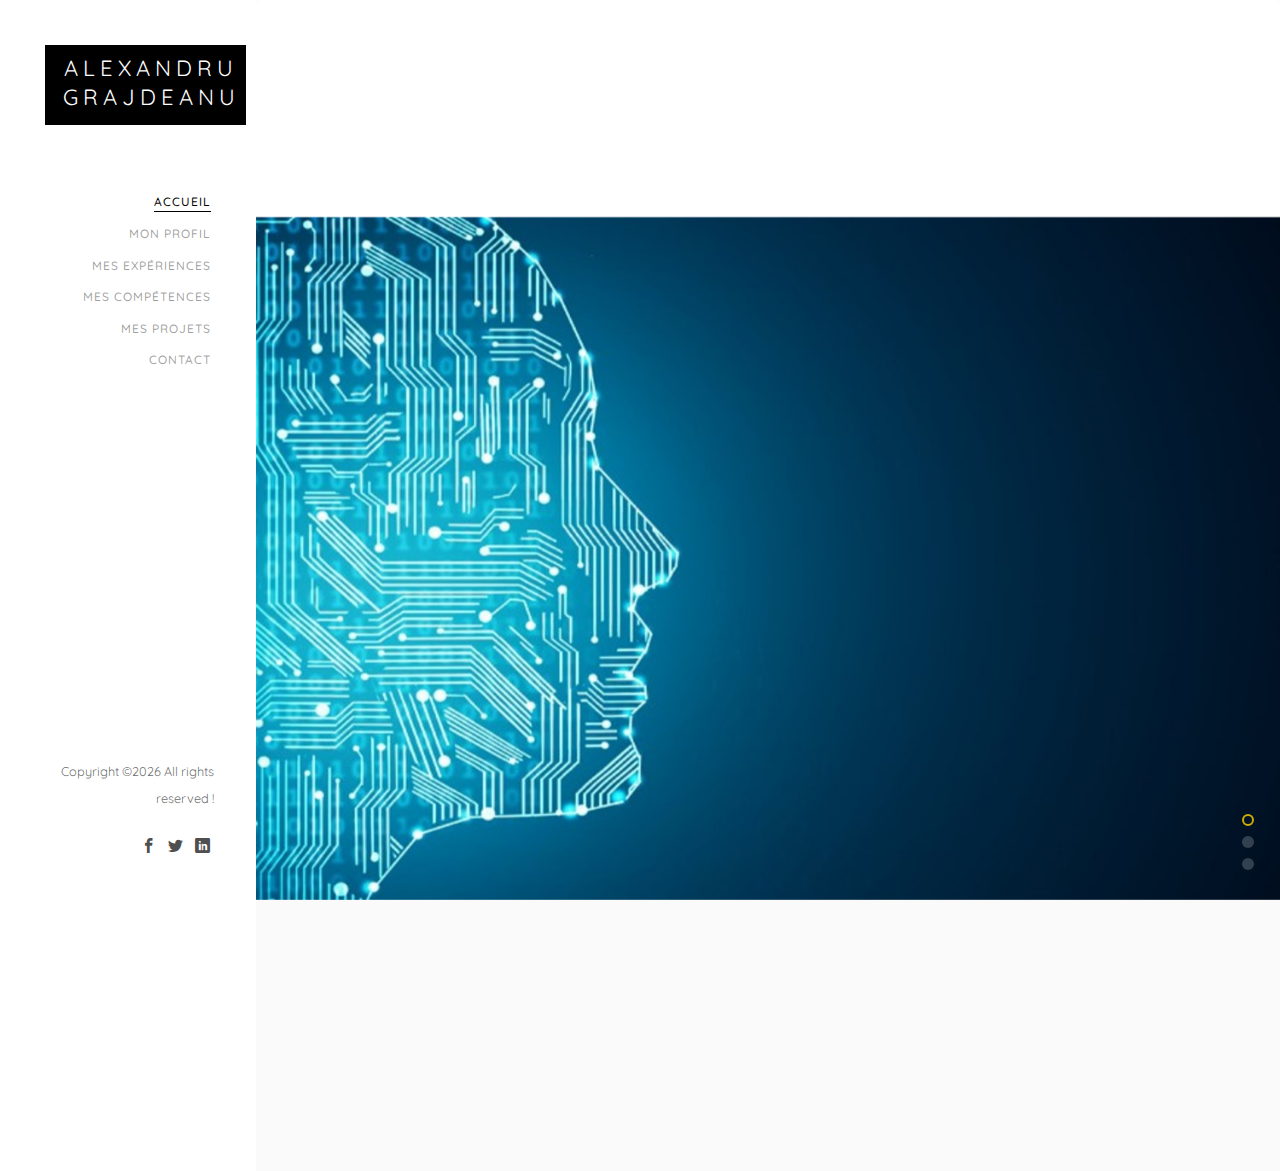
==== commit f59e0781: "Update index.html" ====
--- a/index.html
+++ b/index.html
@@ -75,7 +75,7 @@
 			<aside id="colorlib-hero" class="js-fullheight">
 				<div class="flexslider js-fullheight">
 					<ul class="slides">
-				   	<li style="background-image: url(images/img_bg_1.jpg);">
+				   	<li style="background-image: url(images/11.jpg); background-size: contain;">
 				   		<div class="overlay"></div>
 				   		<div class="container-fluid">
 				   			<div class="row">
@@ -91,7 +91,7 @@
 					   		</div>
 				   		</div>
 				   	</li>
-				   	<li style="background-image: url(images/arbre-bilan.png);">
+				   	<li style="background-image: url(images/12.jpg); background-size: contain;">
 				   		<div class="overlay"></div>
 				   		<div class="container-fluid">
 				   			<div class="row">
@@ -107,7 +107,7 @@
 					   		</div>
 				   		</div>
 				   	</li>
-				   	<li style="background-image: url(images/img_bg_3.jpg);">
+				   	<li style="background-image: url(images/14.jpg); background-size: contain;">
 				   		<div class="overlay"></div>
 				   		<div class="container-fluid">
 				   			<div class="row">
@@ -137,7 +137,7 @@
 					<div class="row">
 						<div class="col-md-6 col-md-offset-3 col-md-pull-3 animate-box" data-animate-effect="fadeInLeft">
 							<p class="colorlib-lead">N'hesitez pas à me contacter pour plus d'informations</p>
-							<p><a href="contact.html" class="btn btn-primary btn-learn">Contacte-moi!</a></p>
+							<p><a href="contact.html" class="btn btn-primary btn-learn">Contacte-moi!</a><a href="/docs/alexandru_grajdeanu_cv.pdf" class="btn btn-primary btn-learn" download>Mon CV !</a></p>
 						</div>
 						
 					</div>
--- a/css/style.css
+++ b/css/style.css
@@ -533,15 +533,15 @@
 }
 
 .about-img {
-  width: 75%;
+  width: 95%;
   height: 550px;
 }
 .about-img .about-img-2 {
-  width: 100% !important;
-  height: 390px;
+  width: 70% !important;
+  height: 410px;
   position: absolute;
   top: 80px;
-  right: -100px;
+  right: -5px;
   width: 80%;
   -webkit-box-shadow: 0px 35px 78px -23px rgba(0, 0, 0, 0.33);
   -moz-box-shadow: 0px 35px 78px -23px rgba(0, 0, 0, 0.33);
@@ -904,7 +904,7 @@
   text-align: left;
   width: 100%;
   float: left;
-  margin-bottom: 40px;
+  margin-bottom: 15px;
   position: relative;
 }
 .colorlib-feature .colorlib-icon {
@@ -925,7 +925,7 @@
   display: table-cell;
   vertical-align: middle;
   color: #ccac00;
-  font-size: 40px;
+  font-size: 50px;
   height: 100px;
 }
 @media screen and (max-width: 1200px) {
@@ -959,7 +959,7 @@
 }
 @media screen and (max-width: 1200px) {
   .colorlib-feature.colorlib-feature-sm .colorlib-icon i {
-    font-size: 28px;
+    font-size: 35px;
   }
 }
 
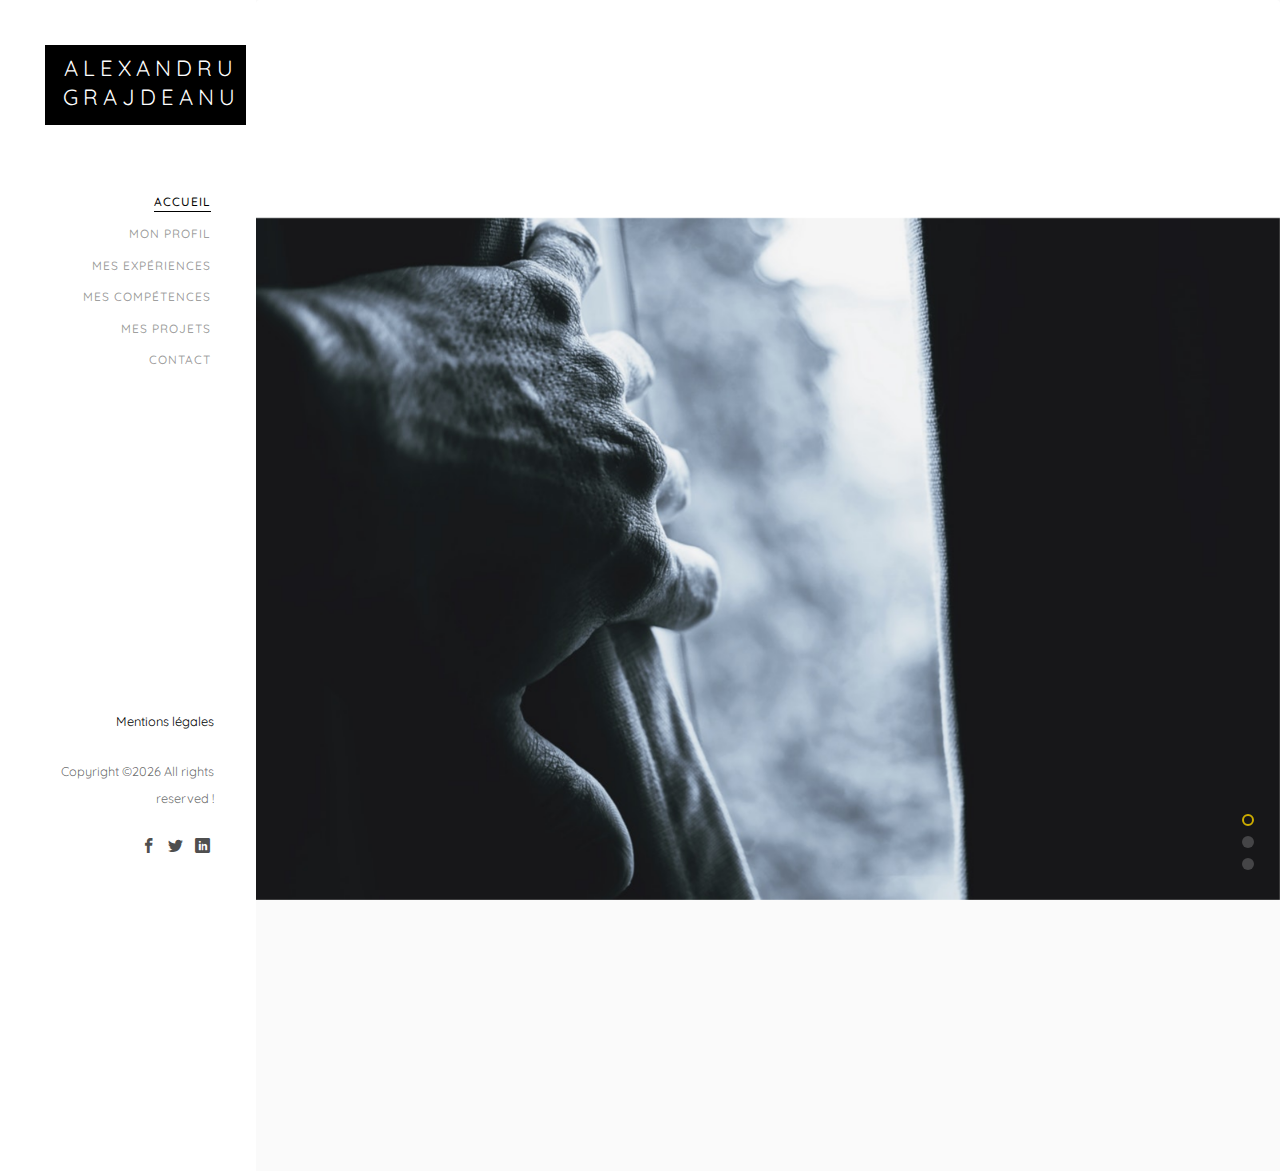
==== commit 19da4b61: "Update index.html" ====
--- a/index.html
+++ b/index.html
@@ -1,13 +1,13 @@
 <!DOCTYPE HTML>
-<html>
+<html lang="fr">
 	<head>
 	<meta charset="utf-8">
 	<meta http-equiv="X-UA-Compatible" content="IE=edge">
 	<title>Portfolio Cesi Grajdeanu Alexandru</title>
 	<meta name="viewport" content="width=device-width, initial-scale=1">
-	<meta name="description" content="" />
-	<meta name="keywords" content="" />
-	<meta name="author" content="" />
+	<meta name="description" content="Ce Portfolio a été créé dans le cadre d'un projet d'une de mes formations en BAC +2 Gestionnaire en Maintenance et Support Informatique (GMSI) et que je maintiens régulièrement à jour." />
+	<meta name="keywords" content="portfolio administrateur reseaux alternance informatique cesi" />
+	<meta name="author" content="Grajdeanu Alexandru" />
 
   <!-- Facebook and Twitter integration -->
 	<meta property="og:title" content=""/>
@@ -61,6 +61,7 @@
 			</nav>
 
 			<div class="colorlib-footer">
+				<p><small><a href="legal.html">Mentions légales</a></span></small></p>
 				<p><small>Copyright &copy;<script>document.write(new Date().getFullYear());</script> All rights reserved !</span></small></p>
 				<ul>
 					<li><a href="https://www.facebook.com/alex.grd01"><i class="icon-facebook2"></i></a></li>
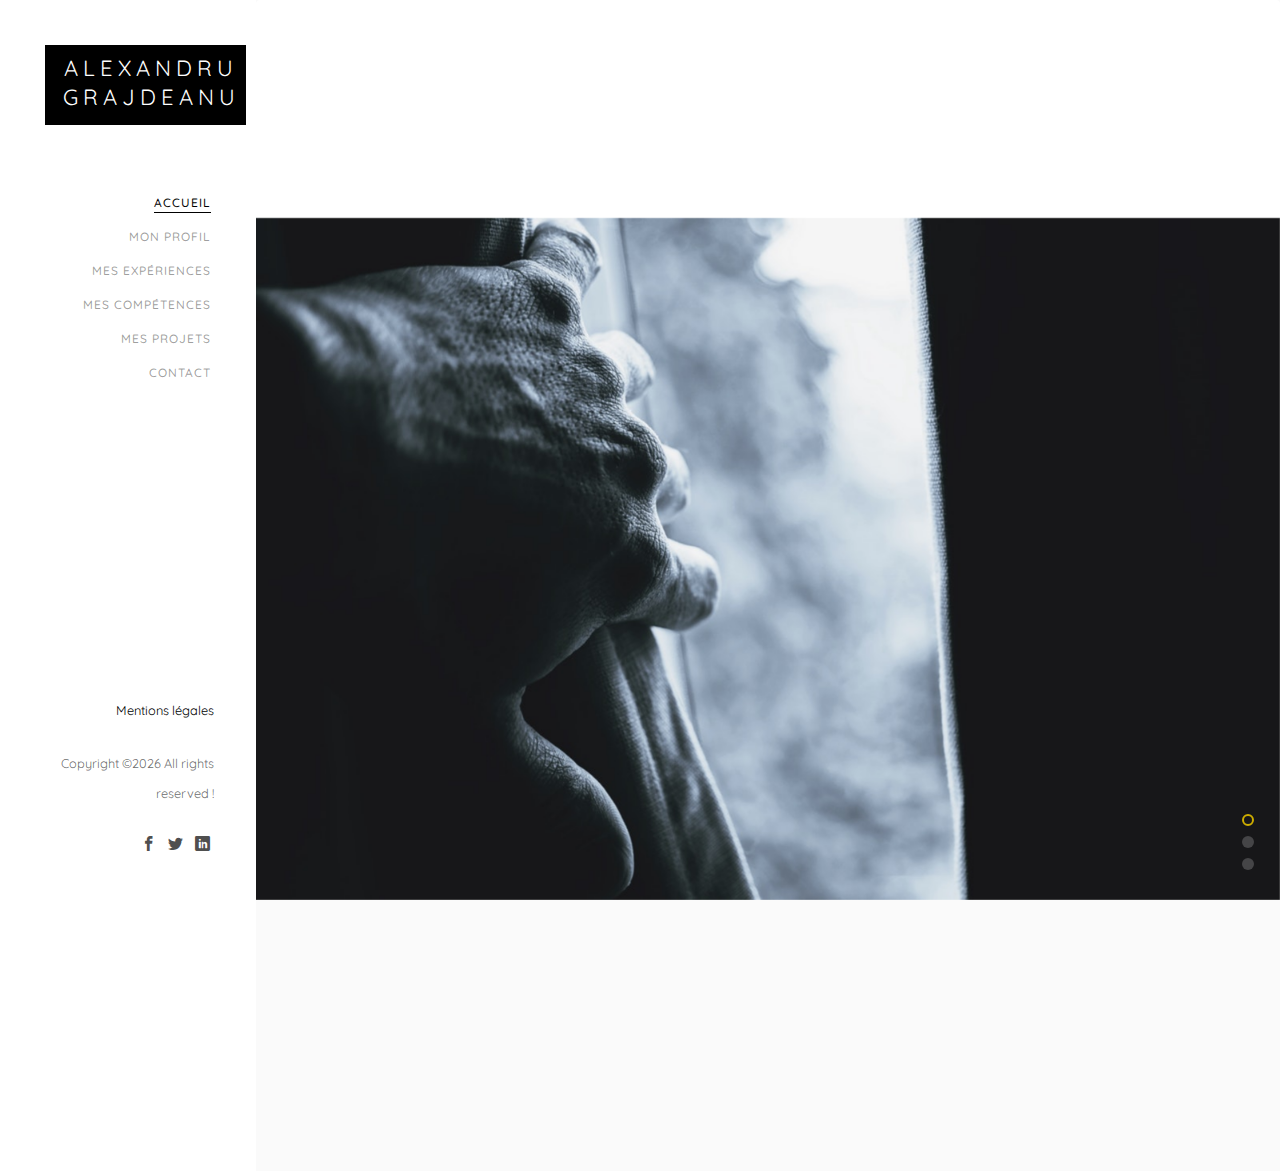
==== commit 54b2fc3f: "No Cesi yo" ====
--- a/index.html
+++ b/index.html
@@ -3,7 +3,7 @@
 	<head>
 	<meta charset="utf-8">
 	<meta http-equiv="X-UA-Compatible" content="IE=edge">
-	<title>Portfolio Cesi Grajdeanu Alexandru</title>
+	<title>Portfolio Grajdeanu Alexandru</title>
 	<meta name="viewport" content="width=device-width, initial-scale=1">
 	<meta name="description" content="Ce Portfolio a été créé dans le cadre d'un projet d'une de mes formations en BAC +2 Gestionnaire en Maintenance et Support Informatique (GMSI) et que je maintiens régulièrement à jour." />
 	<meta name="keywords" content="portfolio administrateur reseaux alternance informatique cesi" />
--- a/css/style.css
+++ b/css/style.css
@@ -21,7 +21,7 @@
   font-family: "Quicksand", Arial, sans-serif;
   font-weight: 400;
   font-size: 15px;
-  line-height: 1.8;
+  line-height: 2;
   color: rgba(0, 0, 0, 0.7);
 }
 @media screen and (max-width: 992px) {
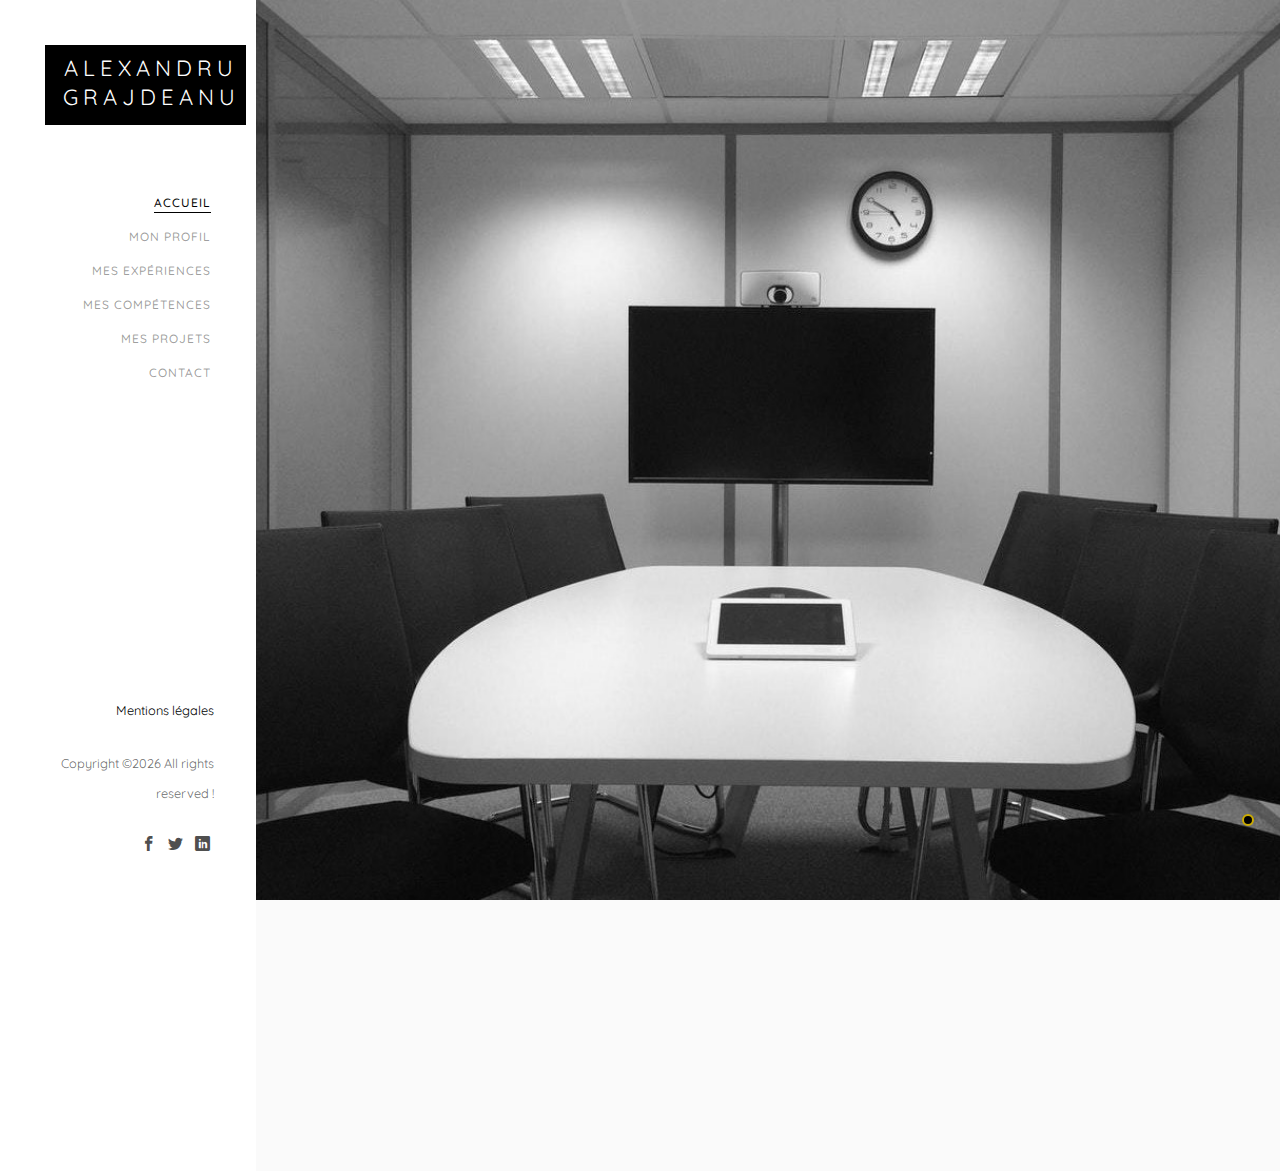
==== commit 2d74fbc4: "Update index.html" ====
--- a/index.html
+++ b/index.html
@@ -46,7 +46,7 @@
 	</head>
 	<body>
 	<div id="colorlib-page">
-		<a href="#" class="js-colorlib-nav-toggle colorlib-nav-toggle"><i></i></a>
+		<a href="#" class="js-colorlib-nav-toggle colorlib-nav-toggle" style="background-color: #fff;"><i></i></a>
 		<aside id="colorlib-aside" role="complementary" class="border js-fullheight">
 			<h1 id="colorlib-logo"><a href="index.html"><span>Alexandru</span><span>Grajdeanu</span></a></h1>
 			<nav id="colorlib-main-menu" role="navigation">
@@ -76,7 +76,7 @@
 			<aside id="colorlib-hero" class="js-fullheight">
 				<div class="flexslider js-fullheight">
 					<ul class="slides">
-				   	<li style="background-image: url(images/11.jpg); background-size: contain;">
+				   	<li style="background-image: url(images/11.jpg); background-size: cover;">
 				   		<div class="overlay"></div>
 				   		<div class="container-fluid">
 				   			<div class="row">
@@ -92,7 +92,7 @@
 					   		</div>
 				   		</div>
 				   	</li>
-				   	<li style="background-image: url(images/12.jpg); background-size: contain;">
+				   	<li style="background-image: url(images/12.jpg); background-size: cover;">
 				   		<div class="overlay"></div>
 				   		<div class="container-fluid">
 				   			<div class="row">
@@ -108,7 +108,7 @@
 					   		</div>
 				   		</div>
 				   	</li>
-				   	<li style="background-image: url(images/14.jpg); background-size: contain;">
+				   	<li style="background-image: url(images/14.jpg); background-size: cover;">
 				   		<div class="overlay"></div>
 				   		<div class="container-fluid">
 				   			<div class="row">
--- a/css/style.css
+++ b/css/style.css
@@ -335,7 +335,7 @@
   margin-bottom: 10px;
 }
 #colorlib-hero .flexslider .flex-control-nav li a {
-  background: rgba(255, 255, 255, 0.2);
+  background: rgba(3, 3, 3, 0.18);
   -webkit-box-shadow: none;
   box-shadow: none;
   width: 12px;
@@ -344,7 +344,7 @@
 }
 #colorlib-hero .flexslider .flex-control-nav li a.flex-active {
   cursor: pointer;
-  background: transparent;
+  background: #000;
   border: 2px solid #ccac00;
 }
 #colorlib-hero .flexslider .flex-direction-nav {
